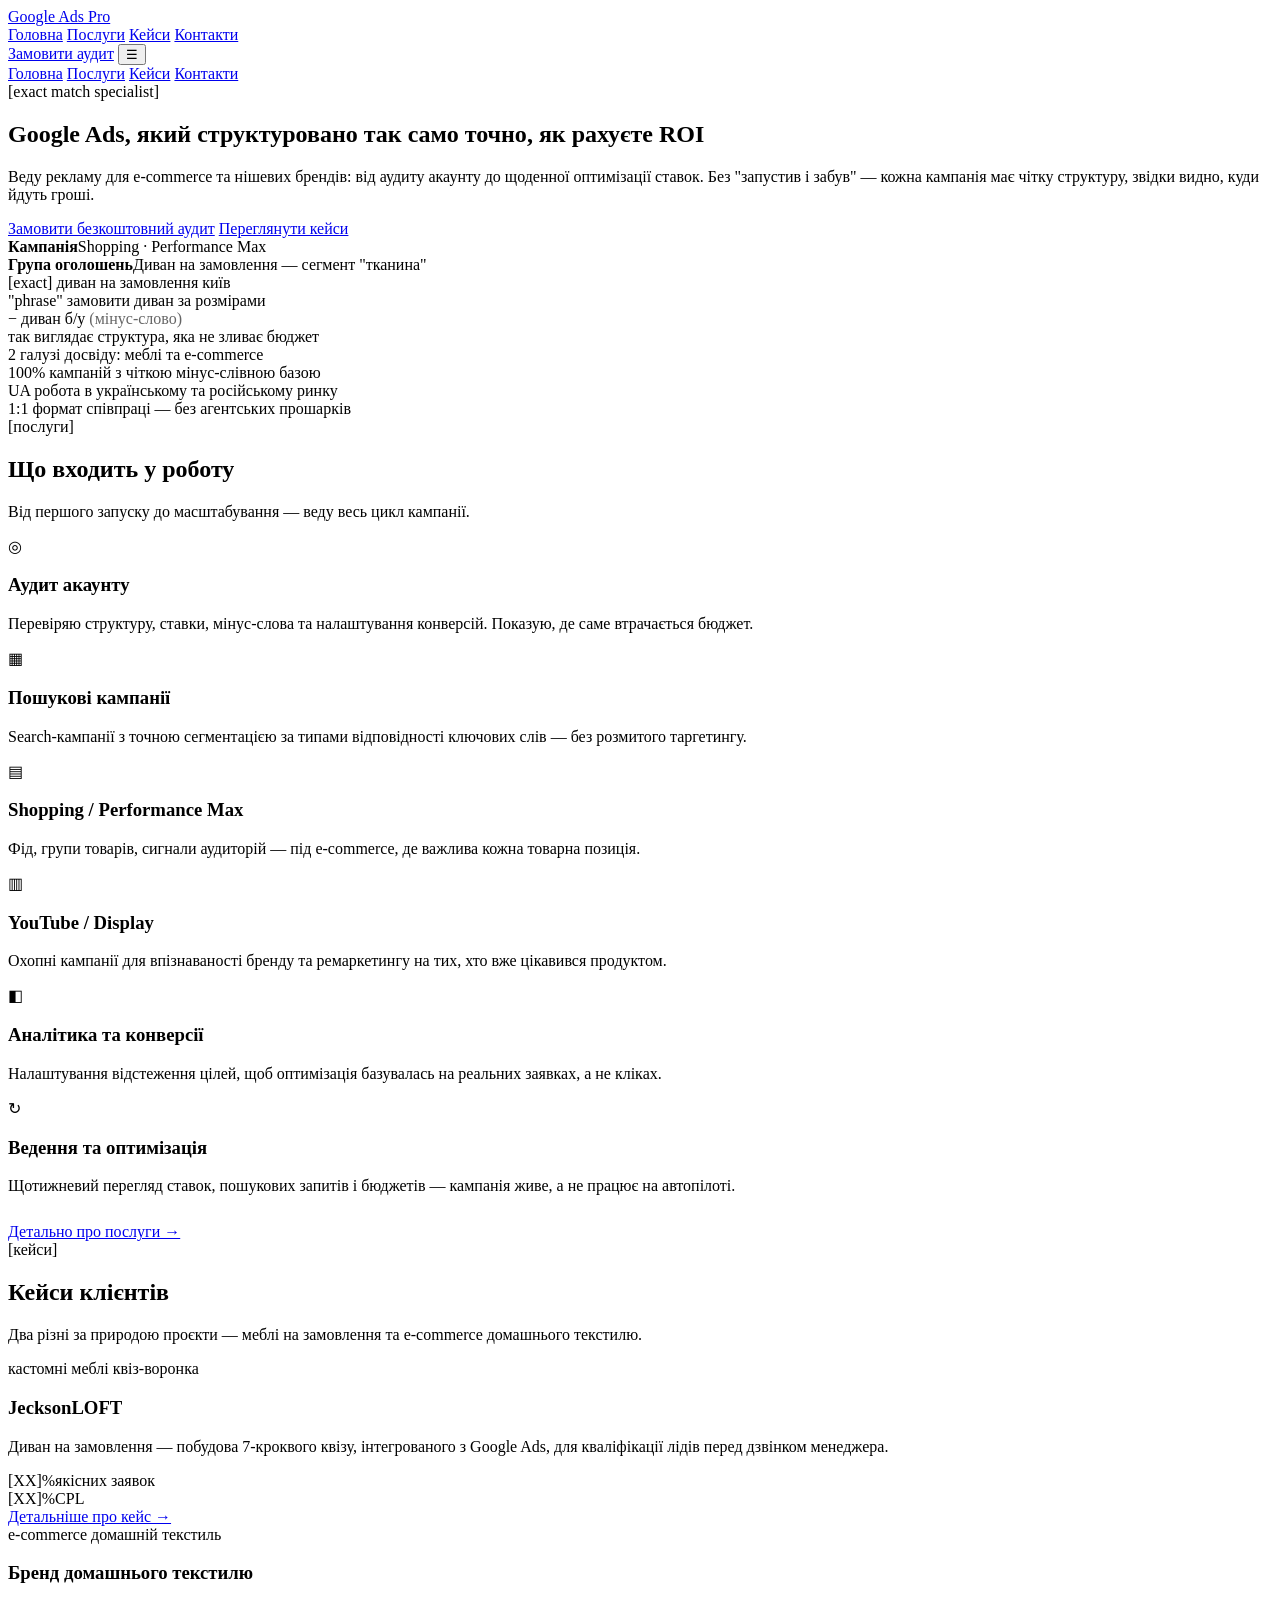
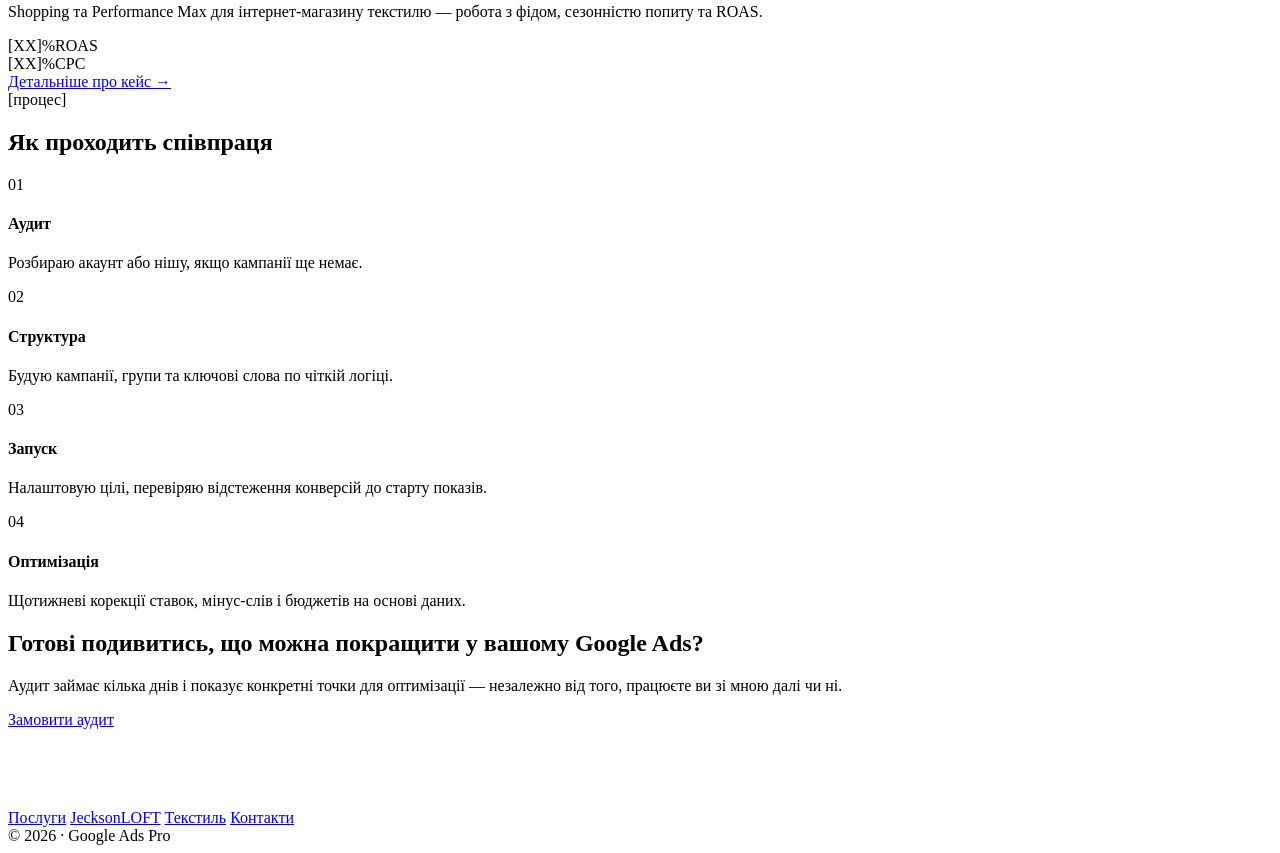
==== index.html @ 9c6a4d28 "Rename index (1).html to index.html" ====
<!DOCTYPE html>
<html lang="uk">
<head>
<meta charset="UTF-8">
<meta name="viewport" content="width=device-width, initial-scale=1.0">
<title>Google Ads під контролем — PPC-спеціаліст</title>
<meta name="description" content="Налаштування, ведення та оптимізація Google Ads для e-commerce та нішевих брендів. Кейси, послуги, аудит кампаній.">
<link rel="stylesheet" href="assets/style.css">
</head>
<body>

<header class="site-header">
  <nav class="nav">
    <a href="index.html" class="logo"><span class="dot"></span>Google Ads Pro</a>
    <div class="nav-links">
      <a href="index.html">Головна</a>
      <a href="services.html">Послуги</a>
      <a href="index.html#cases">Кейси</a>
      <a href="contact.html">Контакти</a>
    </div>
    <a href="contact.html" class="nav-cta">Замовити аудит</a>
    <button class="nav-toggle" aria-label="Меню">☰</button>
  </nav>
  <div class="mobile-panel">
    <a href="index.html">Головна</a>
    <a href="services.html">Послуги</a>
    <a href="index.html#cases">Кейси</a>
    <a href="contact.html">Контакти</a>
  </div>
</header>

<main>
  <section class="container hero">
    <div>
      <div class="eyebrow"><span class="bracket">[</span>exact match specialist<span class="bracket">]</span></div>
      <h1>Google Ads, який структуровано <span class="accent">так само точно</span>, як рахуєте ROI</h1>
      <p class="lead">Веду рекламу для e-commerce та нішевих брендів: від аудиту акаунту до щоденної оптимізації ставок. Без "запустив і забув" — кожна кампанія має чітку структуру, звідки видно, куди йдуть гроші.</p>
      <div class="hero-actions">
        <a href="contact.html" class="btn btn-primary">Замовити безкоштовний аудит</a>
        <a href="index.html#cases" class="btn btn-ghost">Переглянути кейси</a>
      </div>
    </div>

    <div class="glass tree">
      <div class="tree-row">
        <div class="tree-node campaign"><b>Кампанія</b>Shopping · Performance Max</div>
      </div>
      <div class="tree-row">
        <div class="tree-node group"><b>Група оголошень</b>Диван на замовлення — сегмент "тканина"</div>
      </div>
      <div class="tree-row">
        <div class="tree-node leaf"><span class="tag">[exact]</span> диван на замовлення київ</div>
      </div>
      <div class="tree-row">
        <div class="tree-node leaf"><span class="tag">"phrase"</span> замовити диван за розмірами</div>
      </div>
      <div class="tree-row">
        <div class="tree-node leaf"><span class="tag">−</span> диван б/у <span style="opacity:.6">(мінус-слово)</span></div>
      </div>
      <div class="tree-caption">так виглядає структура, яка не зливає бюджет</div>
    </div>
  </section>

  <section class="container">
    <div class="metrics glass">
      <div class="metric">
        <span class="num">2</span>
        <span class="label">галузі досвіду: меблі та e-commerce</span>
      </div>
      <div class="metric">
        <span class="num">100%</span>
        <span class="label">кампаній з чіткою мінус-слівною базою</span>
      </div>
      <div class="metric">
        <span class="num">UA</span>
        <span class="label">робота в українському та російському ринку</span>
      </div>
      <div class="metric">
        <span class="num">1:1</span>
        <span class="label">формат співпраці — без агентських прошарків</span>
      </div>
    </div>
  </section>

  <section class="section container">
    <div class="section-head">
      <div class="eyebrow teal"><span class="bracket">[</span>послуги<span class="bracket">]</span></div>
      <h2>Що входить у роботу</h2>
      <p>Від першого запуску до масштабування — веду весь цикл кампанії.</p>
    </div>
    <div class="grid-3">
      <div class="glass card">
        <div class="icon">◎</div>
        <h3>Аудит акаунту</h3>
        <p>Перевіряю структуру, ставки, мінус-слова та налаштування конверсій. Показую, де саме втрачається бюджет.</p>
      </div>
      <div class="glass card">
        <div class="icon">▦</div>
        <h3>Пошукові кампанії</h3>
        <p>Search-кампанії з точною сегментацією за типами відповідності ключових слів — без розмитого таргетингу.</p>
      </div>
      <div class="glass card">
        <div class="icon">▤</div>
        <h3>Shopping / Performance Max</h3>
        <p>Фід, групи товарів, сигнали аудиторій — під e-commerce, де важлива кожна товарна позиція.</p>
      </div>
      <div class="glass card">
        <div class="icon">▥</div>
        <h3>YouTube / Display</h3>
        <p>Охопні кампанії для впізнаваності бренду та ремаркетингу на тих, хто вже цікавився продуктом.</p>
      </div>
      <div class="glass card">
        <div class="icon">◧</div>
        <h3>Аналітика та конверсії</h3>
        <p>Налаштування відстеження цілей, щоб оптимізація базувалась на реальних заявках, а не кліках.</p>
      </div>
      <div class="glass card">
        <div class="icon">↻</div>
        <h3>Ведення та оптимізація</h3>
        <p>Щотижневий перегляд ставок, пошукових запитів і бюджетів — кампанія живе, а не працює на автопілоті.</p>
      </div>
    </div>
    <div style="margin-top:28px;">
      <a href="services.html" class="btn btn-ghost">Детально про послуги →</a>
    </div>
  </section>

  <section class="section container" id="cases">
    <div class="section-head">
      <div class="eyebrow"><span class="bracket">[</span>кейси<span class="bracket">]</span></div>
      <h2>Кейси клієнтів</h2>
      <p>Два різні за природою проєкти — меблі на замовлення та e-commerce домашнього текстилю.</p>
    </div>
    <div class="grid-2">
      <div class="glass case-card">
        <div class="case-top">
          <div class="case-tags">
            <span class="tag-pill">кастомні меблі</span>
            <span class="tag-pill">квіз-воронка</span>
          </div>
          <h3>JecksonLOFT</h3>
          <p>Диван на замовлення — побудова 7-кроквого квізу, інтегрованого з Google Ads, для кваліфікації лідів перед дзвінком менеджера.</p>
        </div>
        <div class="case-stats">
          <div><span class="num placeholder-num">[XX]%</span><span class="lbl">якісних заявок</span></div>
          <div><span class="num placeholder-num">[XX]%</span><span class="lbl">CPL</span></div>
        </div>
        <a href="cases/jecksonloft.html" class="more">Детальніше про кейс →</a>
      </div>

      <div class="glass case-card">
        <div class="case-top">
          <div class="case-tags">
            <span class="tag-pill">e-commerce</span>
            <span class="tag-pill">домашній текстиль</span>
          </div>
          <h3>Бренд домашнього текстилю</h3>
          <p>Shopping та Performance Max для інтернет-магазину текстилю — робота з фідом, сезонністю попиту та ROAS.</p>
        </div>
        <div class="case-stats">
          <div><span class="num placeholder-num">[XX]%</span><span class="lbl">ROAS</span></div>
          <div><span class="num placeholder-num">[XX]%</span><span class="lbl">CPC</span></div>
        </div>
        <a href="cases/textile.html" class="more">Детальніше про кейс →</a>
      </div>
    </div>
  </section>

  <section class="section container">
    <div class="section-head">
      <div class="eyebrow teal"><span class="bracket">[</span>процес<span class="bracket">]</span></div>
      <h2>Як проходить співпраця</h2>
    </div>
    <div class="steps">
      <div class="glass step">
        <div class="n">01</div>
        <h4>Аудит</h4>
        <p>Розбираю акаунт або нішу, якщо кампанії ще немає.</p>
      </div>
      <div class="glass step">
        <div class="n">02</div>
        <h4>Структура</h4>
        <p>Будую кампанії, групи та ключові слова по чіткій логіці.</p>
      </div>
      <div class="glass step">
        <div class="n">03</div>
        <h4>Запуск</h4>
        <p>Налаштовую цілі, перевіряю відстеження конверсій до старту показів.</p>
      </div>
      <div class="glass step">
        <div class="n">04</div>
        <h4>Оптимізація</h4>
        <p>Щотижневі корекції ставок, мінус-слів і бюджетів на основі даних.</p>
      </div>
    </div>
  </section>

  <section class="container" style="padding-bottom:80px;">
    <div class="glass cta-banner">
      <h2>Готові подивитись, що можна покращити у вашому Google Ads?</h2>
      <p>Аудит займає кілька днів і показує конкретні точки для оптимізації — незалежно від того, працюєте ви зі мною далі чи ні.</p>
      <div class="hero-actions">
        <a href="contact.html" class="btn btn-primary">Замовити аудит</a>
      </div>
    </div>
  </section>
</main>

<footer class="site-footer">
  <div class="container footer-row">
    <div class="footer-links">
      <a href="services.html">Послуги</a>
      <a href="cases/jecksonloft.html">JecksonLOFT</a>
      <a href="cases/textile.html">Текстиль</a>
      <a href="contact.html">Контакти</a>
    </div>
    <div class="footer-copy">© 2026 · Google Ads Pro</div>
  </div>
</footer>

<script src="assets/main.js"></script>
</body>
</html>
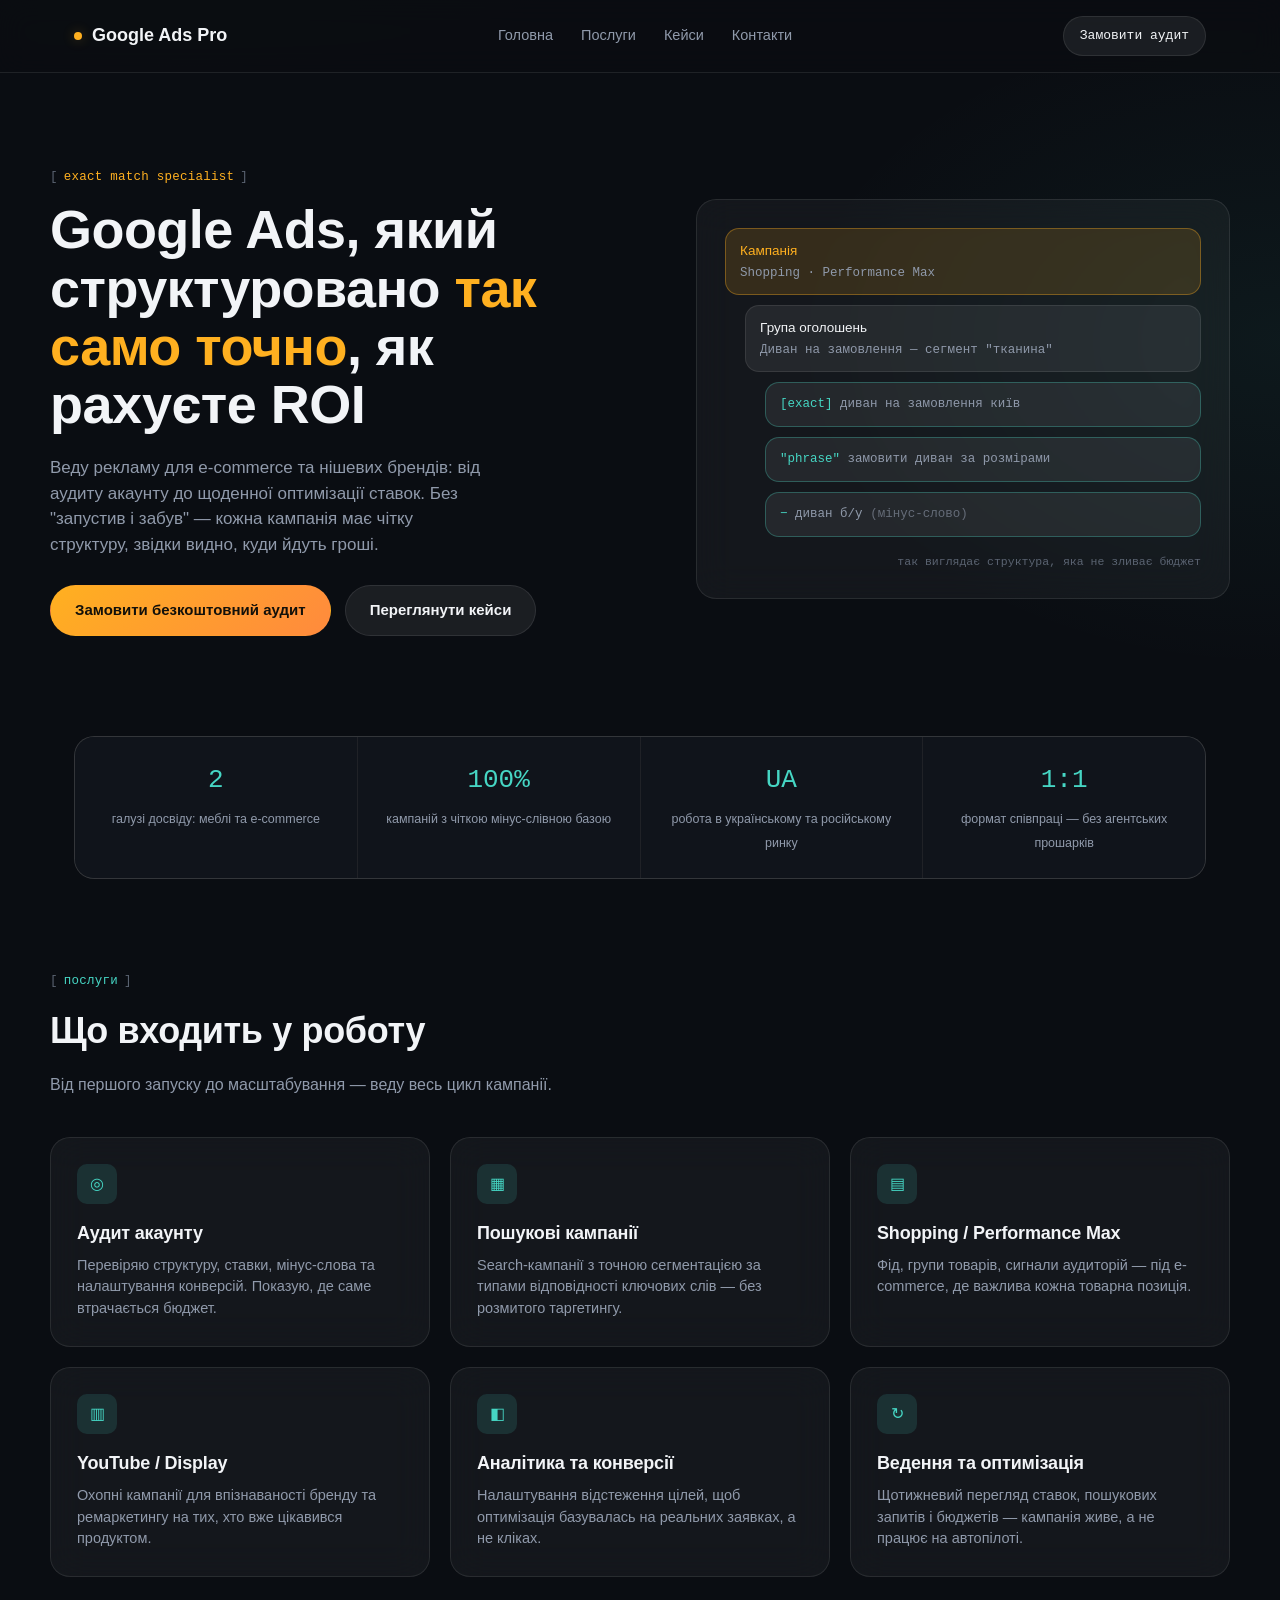
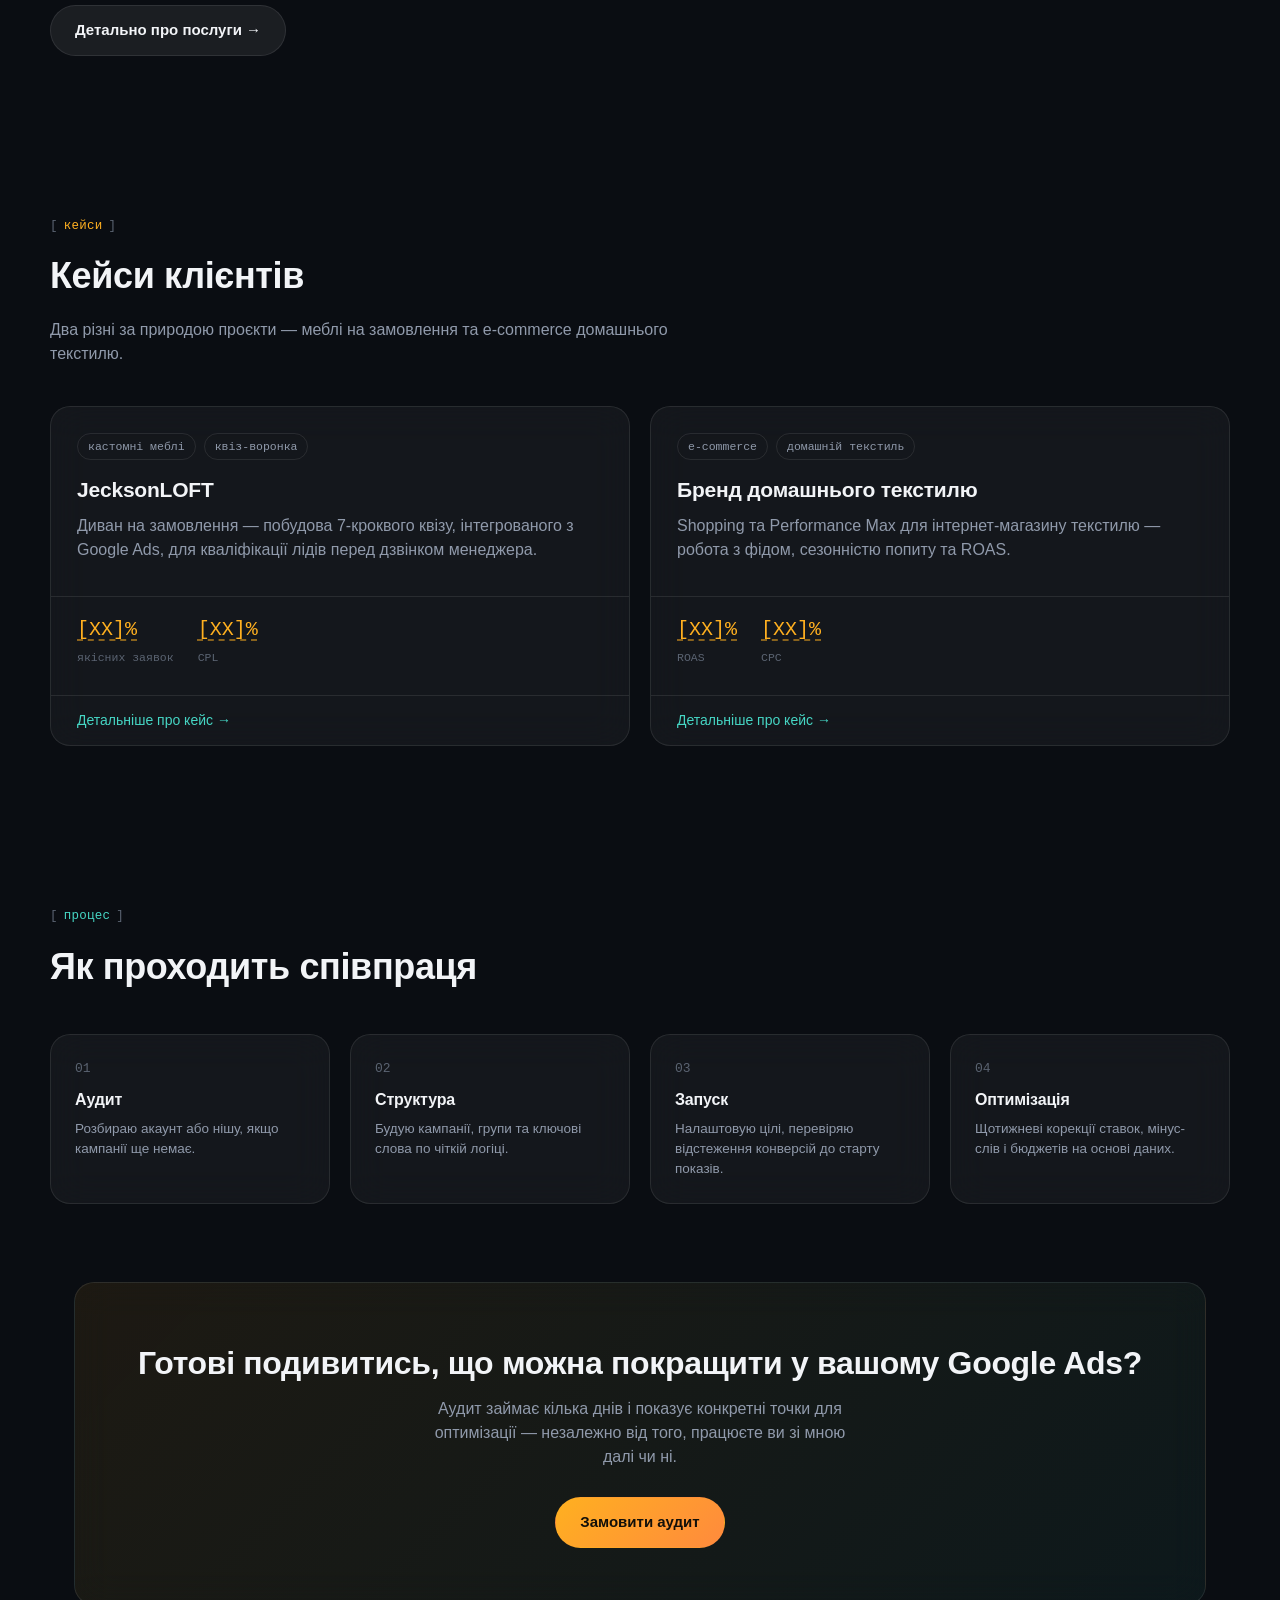
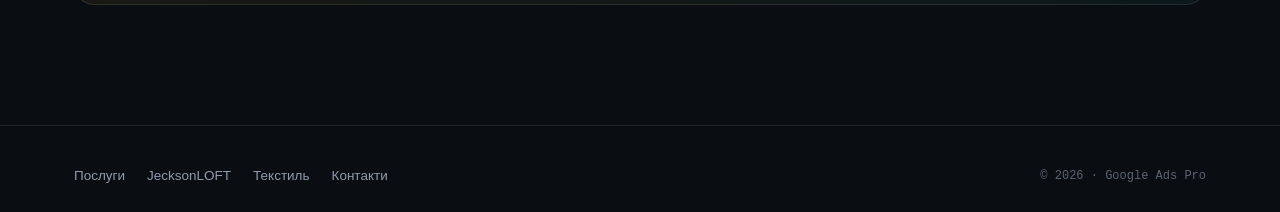
==== commit 2c3ae509: "Update index.html" ====
--- a/index.html
+++ b/index.html
@@ -5,7 +5,7 @@
 <meta name="viewport" content="width=device-width, initial-scale=1.0">
 <title>Google Ads під контролем — PPC-спеціаліст</title>
 <meta name="description" content="Налаштування, ведення та оптимізація Google Ads для e-commerce та нішевих брендів. Кейси, послуги, аудит кампаній.">
-<link rel="stylesheet" href="assets/style.css">
+<link rel="stylesheet" href="style.css">
 </head>
 <body>
 
--- a/style.css
+++ b/style.css
@@ -0,0 +1,418 @@
+/* ============================================================
+   PPC / Google Ads specialist site — design tokens
+   Palette: near-black charcoal-navy base, glass panels,
+   amber = bid/auction energy, teal = conversion growth
+   ============================================================ */
+
+@import url('https://fonts.googleapis.com/css2?family=Space+Grotesk:wght@400;500;600;700&family=Inter:wght@400;500;600&family=IBM+Plex+Mono:wght@400;500&display=swap');
+
+:root{
+  --bg: #0A0D12;
+  --bg-elevated: #10141B;
+  --bg-elevated-2: #151A22;
+
+  --glass-bg: rgba(255,255,255,0.045);
+  --glass-bg-strong: rgba(255,255,255,0.07);
+  --glass-border: rgba(255,255,255,0.09);
+  --glass-border-hover: rgba(255,255,255,0.18);
+
+  --amber: #FFB020;
+  --amber-dim: rgba(255,176,32,0.14);
+  --teal: #46D6C4;
+  --teal-dim: rgba(70,214,196,0.14);
+
+  --text-primary: #F2F4F7;
+  --text-muted: #909AAB;
+  --text-faint: #5B6472;
+
+  --radius-lg: 20px;
+  --radius-md: 14px;
+  --radius-sm: 8px;
+
+  --display: 'Space Grotesk', sans-serif;
+  --body: 'Inter', sans-serif;
+  --mono: 'IBM Plex Mono', monospace;
+
+  --max-w: 1180px;
+}
+
+*, *::before, *::after{ box-sizing: border-box; }
+
+html{ scroll-behavior: smooth; }
+
+body{
+  margin:0;
+  background: radial-gradient(1100px 700px at 15% -10%, rgba(255,176,32,0.07), transparent 60%),
+              radial-gradient(900px 600px at 100% 10%, rgba(70,214,196,0.06), transparent 55%),
+              var(--bg);
+  color: var(--text-primary);
+  font-family: var(--body);
+  line-height: 1.5;
+  -webkit-font-smoothing: antialiased;
+}
+
+img, svg{ max-width: 100%; display:block; }
+
+a{ color: inherit; text-decoration: none; }
+
+h1,h2,h3,h4{
+  font-family: var(--display);
+  margin: 0 0 0.4em;
+  letter-spacing: -0.01em;
+  font-weight: 600;
+}
+
+p{ margin: 0 0 1em; color: var(--text-muted); }
+
+.container{
+  max-width: var(--max-w);
+  margin: 0 auto;
+  padding: 0 24px;
+}
+
+/* ---------- eyebrow: keyword-match-type inspired label system ---------- */
+.eyebrow{
+  display:inline-flex;
+  align-items:center;
+  gap:6px;
+  font-family: var(--mono);
+  font-size: 12.5px;
+  letter-spacing: 0.02em;
+  color: var(--amber);
+  margin-bottom: 14px;
+  text-transform: none;
+}
+.eyebrow.teal{ color: var(--teal); }
+.eyebrow .bracket{ color: var(--text-faint); }
+
+/* ---------- glass surface ---------- */
+.glass{
+  background: var(--glass-bg);
+  border: 1px solid var(--glass-border);
+  border-radius: var(--radius-lg);
+  backdrop-filter: blur(18px);
+  -webkit-backdrop-filter: blur(18px);
+  transition: border-color .25s ease, transform .25s ease, background .25s ease;
+}
+.glass:hover{ border-color: var(--glass-border-hover); }
+
+/* ============================================================
+   NAV
+   ============================================================ */
+.site-header{
+  position: sticky; top:0; z-index: 50;
+  backdrop-filter: blur(14px);
+  -webkit-backdrop-filter: blur(14px);
+  background: rgba(10,13,18,0.7);
+  border-bottom: 1px solid var(--glass-border);
+}
+.nav{
+  display:flex; align-items:center; justify-content:space-between;
+  padding: 16px 24px;
+  max-width: var(--max-w);
+  margin: 0 auto;
+}
+.logo{
+  font-family: var(--display);
+  font-weight: 700;
+  font-size: 18px;
+  display:flex; align-items:center; gap:10px;
+}
+.logo .dot{
+  width:8px; height:8px; border-radius: 50%;
+  background: var(--amber);
+  box-shadow: 0 0 12px 2px var(--amber-dim);
+}
+.nav-links{
+  display:flex; gap: 28px; align-items:center;
+  font-size: 14.5px;
+  color: var(--text-muted);
+}
+.nav-links a:hover{ color: var(--text-primary); }
+.nav-cta{
+  font-family: var(--mono);
+  font-size: 13px;
+  padding: 9px 16px;
+  border-radius: 999px;
+  border: 1px solid var(--glass-border);
+  background: var(--glass-bg-strong);
+  color: var(--text-primary) !important;
+}
+.nav-cta:hover{ border-color: var(--amber); }
+.nav-toggle{
+  display:none; background:none; border:1px solid var(--glass-border);
+  border-radius: 8px; width: 38px; height:38px; color: var(--text-primary);
+  cursor:pointer; font-size: 16px;
+}
+.mobile-panel{
+  display:none; flex-direction:column; gap:2px;
+  padding: 10px 24px 20px;
+  border-top: 1px solid var(--glass-border);
+}
+.mobile-panel.open{ display:flex; }
+.mobile-panel a{ padding: 12px 4px; font-size: 15px; color: var(--text-muted); border-bottom: 1px solid rgba(255,255,255,0.04); }
+.mobile-panel a:hover{ color: var(--text-primary); }
+
+/* ============================================================
+   BUTTONS
+   ============================================================ */
+.btn{
+  display:inline-flex; align-items:center; gap:10px;
+  font-family: var(--body); font-weight:600; font-size: 15px;
+  padding: 13px 24px;
+  border-radius: 999px;
+  border: 1px solid transparent;
+  cursor:pointer;
+}
+.btn-primary{
+  background: linear-gradient(135deg, var(--amber), #FF8A3D);
+  color: #12100A;
+}
+.btn-primary:hover{ filter: brightness(1.08); }
+.btn-ghost{
+  background: var(--glass-bg-strong);
+  border-color: var(--glass-border);
+  color: var(--text-primary);
+}
+.btn-ghost:hover{ border-color: var(--glass-border-hover); }
+
+/* ============================================================
+   HERO + campaign-tree signature element
+   ============================================================ */
+.hero{
+  padding: 90px 0 60px;
+  display:grid; grid-template-columns: 1.05fr 0.95fr; gap: 56px;
+  align-items:center;
+}
+.hero h1{
+  font-size: clamp(34px, 4.4vw, 54px);
+  line-height: 1.08;
+}
+.hero h1 .accent{ color: var(--amber); }
+.hero .lead{ font-size: 17px; max-width: 46ch; }
+.hero-actions{ display:flex; gap:14px; margin-top: 28px; flex-wrap:wrap; }
+
+.tree{
+  padding: 28px;
+  position: relative;
+}
+.tree-row{
+  display:flex; align-items:stretch; gap: 10px;
+  margin-bottom: 10px;
+}
+.tree-node{
+  flex:1;
+  padding: 12px 14px;
+  border-radius: var(--radius-md);
+  background: var(--glass-bg-strong);
+  border: 1px solid var(--glass-border);
+  font-family: var(--mono);
+  font-size: 12.5px;
+  color: var(--text-muted);
+  opacity:0; transform: translateY(6px);
+  animation: node-in .5s ease forwards;
+}
+.tree-node b{ color: var(--text-primary); font-weight:500; display:block; font-family: var(--body); font-size: 13.5px; margin-bottom:2px;}
+.tree-node.campaign{ border-color: rgba(255,176,32,0.35); background: var(--amber-dim); }
+.tree-node.campaign b{ color: var(--amber); }
+.tree-node.group{ margin-left: 20px; }
+.tree-node.leaf{ margin-left: 40px; border-color: rgba(70,214,196,0.3); }
+.tree-node.leaf .tag{ color: var(--teal); }
+
+@keyframes node-in{ to{ opacity:1; transform: translateY(0); } }
+.tree-node:nth-child(1){ animation-delay: .05s; }
+
+.tree-caption{
+  font-family: var(--mono); font-size: 11.5px; color: var(--text-faint);
+  margin-top: 16px; text-align:right;
+}
+
+@media (prefers-reduced-motion: reduce){
+  .tree-node{ animation: none; opacity:1; transform:none; }
+}
+
+/* ============================================================
+   METRICS STRIP
+   ============================================================ */
+.metrics{
+  display:grid; grid-template-columns: repeat(4,1fr); gap: 1px;
+  background: var(--glass-border);
+  border: 1px solid var(--glass-border);
+  border-radius: var(--radius-lg);
+  overflow:hidden;
+  margin: 40px 0 10px;
+}
+.metric{
+  background: var(--bg-elevated);
+  padding: 24px 20px;
+  text-align:center;
+}
+.metric .num{
+  font-family: var(--mono); font-size: 26px; color: var(--teal); font-weight:500;
+  display:block; margin-bottom: 6px;
+}
+.metric .label{ font-size: 12.5px; color: var(--text-muted); }
+
+/* ============================================================
+   SECTIONS
+   ============================================================ */
+.section{ padding: 78px 0; }
+.section-head{ max-width: 640px; margin-bottom: 40px; }
+.section-head h2{ font-size: clamp(26px,3vw,36px); }
+
+.grid-3{ display:grid; grid-template-columns: repeat(3,1fr); gap: 20px; }
+.grid-2{ display:grid; grid-template-columns: repeat(2,1fr); gap: 20px; }
+
+.card{ padding: 26px; }
+.card .icon{
+  width:40px; height:40px; border-radius: 10px;
+  display:flex; align-items:center; justify-content:center;
+  background: var(--teal-dim); color: var(--teal);
+  margin-bottom: 16px;
+}
+.card h3{ font-size: 18px; margin-bottom: 8px; }
+.card p{ font-size: 14.5px; margin-bottom: 0; }
+
+/* case preview cards */
+.case-card{
+  padding: 0; overflow:hidden;
+  display:grid; grid-template-columns: 1fr;
+}
+.case-card .case-top{
+  padding: 26px 26px 0;
+}
+.case-card .case-tags{ display:flex; gap:8px; margin-bottom:14px; flex-wrap:wrap; }
+.tag-pill{
+  font-family: var(--mono); font-size: 11.5px;
+  padding: 4px 10px; border-radius: 999px;
+  border: 1px solid var(--glass-border);
+  color: var(--text-muted);
+}
+.case-card h3{ font-size: 21px; }
+.case-stats{
+  display:flex; gap: 24px;
+  padding: 18px 26px 26px;
+  border-top: 1px solid var(--glass-border);
+  margin-top: 18px;
+}
+.case-stats div{ font-family: var(--mono); }
+.case-stats .num{ color: var(--amber); font-size: 20px; display:block; }
+.case-stats .lbl{ color: var(--text-faint); font-size: 11.5px; }
+.case-card a.more{
+  display:block; padding: 14px 26px; font-size: 14px;
+  color: var(--teal); border-top: 1px solid var(--glass-border);
+}
+.case-card a.more:hover{ background: rgba(255,255,255,0.02); }
+
+/* process steps */
+.steps{ display:grid; grid-template-columns: repeat(4,1fr); gap: 20px; }
+.step{ padding: 24px; }
+.step .n{ font-family: var(--mono); color: var(--text-faint); font-size: 13px; margin-bottom:10px; }
+.step h4{ font-size: 16px; }
+.step p{ font-size: 13.5px; margin:0; }
+
+/* CTA banner */
+.cta-banner{
+  padding: 56px; text-align:center;
+  background: linear-gradient(135deg, rgba(255,176,32,0.08), rgba(70,214,196,0.06));
+}
+.cta-banner h2{ font-size: clamp(24px,3vw,32px); margin-bottom: 10px; }
+.cta-banner p{ max-width: 50ch; margin: 0 auto 26px; }
+.cta-banner .hero-actions{ justify-content:center; }
+
+/* ============================================================
+   FORM
+   ============================================================ */
+.form-wrap{ padding: 34px; max-width: 520px; }
+.field{ margin-bottom: 18px; }
+.field label{
+  display:block; font-size: 13px; font-family: var(--mono);
+  color: var(--text-muted); margin-bottom: 8px;
+}
+.field input, .field textarea, .field select{
+  width:100%; padding: 12px 14px;
+  background: rgba(255,255,255,0.03);
+  border: 1px solid var(--glass-border);
+  border-radius: var(--radius-sm);
+  color: var(--text-primary);
+  font-family: var(--body); font-size: 14.5px;
+}
+.field input:focus, .field textarea:focus, .field select:focus{
+  outline: none; border-color: var(--teal);
+}
+.field textarea{ resize: vertical; min-height: 90px; }
+.radio-row{ display:flex; gap: 16px; flex-wrap:wrap; }
+.radio-opt{
+  display:flex; align-items:center; gap:8px;
+  font-size: 13.5px; color: var(--text-muted);
+  border:1px solid var(--glass-border); padding:9px 14px; border-radius:999px;
+  cursor:pointer;
+}
+.radio-opt input{ accent-color: var(--amber); width:auto; }
+.form-note{ font-size: 12.5px; color: var(--text-faint); margin-top: 4px; }
+.form-success{
+  display:none; padding: 18px; border-radius: var(--radius-md);
+  background: var(--teal-dim); border: 1px solid rgba(70,214,196,0.35);
+  color: var(--teal); font-size: 14px; margin-top: 16px;
+}
+.form-success.show{ display:block; }
+
+/* ============================================================
+   FOOTER
+   ============================================================ */
+.site-footer{
+  border-top: 1px solid var(--glass-border);
+  padding: 40px 0 30px;
+  margin-top: 40px;
+}
+.footer-row{ display:flex; justify-content:space-between; align-items:center; flex-wrap:wrap; gap: 16px; }
+.footer-links{ display:flex; gap: 22px; font-size: 13.5px; color: var(--text-muted); }
+.footer-links a:hover{ color: var(--text-primary); }
+.footer-copy{ font-family: var(--mono); font-size: 12px; color: var(--text-faint); }
+
+/* ============================================================
+   CASE STUDY PAGE
+   ============================================================ */
+.case-hero{ padding: 60px 0 40px; }
+.case-hero .case-tags{ margin-bottom: 18px; }
+.case-hero h1{ font-size: clamp(28px,4vw,42px); }
+.case-meta{ display:flex; gap: 30px; margin-top: 28px; flex-wrap:wrap; }
+.case-meta div{ font-family: var(--mono); }
+.case-meta .num{ color: var(--amber); font-size: 22px; display:block; }
+.case-meta .lbl{ color: var(--text-faint); font-size: 11.5px; }
+
+.case-block{ padding: 60px 0; border-top: 1px solid var(--glass-border); }
+.case-block h2{ font-size: 24px; }
+.case-block .two-col{ display:grid; grid-template-columns: 1fr 1fr; gap: 40px; align-items:start; }
+
+.quote-box{
+  padding: 28px; font-family: var(--display); font-size: 19px;
+  color: var(--text-primary); font-weight: 500; line-height:1.4;
+}
+.quote-box .who{ font-family: var(--mono); font-size: 12.5px; color: var(--text-faint); margin-top: 14px; }
+
+.placeholder-num{ text-decoration: underline dashed rgba(255,176,32,0.5); text-underline-offset: 4px; }
+
+.placeholder-note{
+  font-family: var(--mono); font-size: 12px; color: var(--amber);
+  background: var(--amber-dim); border: 1px dashed rgba(255,176,32,0.4);
+  padding: 8px 12px; border-radius: 8px; display:inline-block; margin-bottom: 10px;
+}
+
+/* ============================================================
+   RESPONSIVE
+   ============================================================ */
+@media (max-width: 920px){
+  .hero{ grid-template-columns: 1fr; }
+  .grid-3{ grid-template-columns: 1fr 1fr; }
+  .metrics{ grid-template-columns: 1fr 1fr; }
+  .steps{ grid-template-columns: 1fr 1fr; }
+  .case-block .two-col{ grid-template-columns: 1fr; }
+}
+@media (max-width: 640px){
+  .nav-links{ display:none; }
+  .nav-toggle{ display:block; }
+  .grid-3, .grid-2, .metrics, .steps{ grid-template-columns: 1fr; }
+  .hero{ padding-top: 50px; }
+  .case-meta{ gap: 18px; }
+}
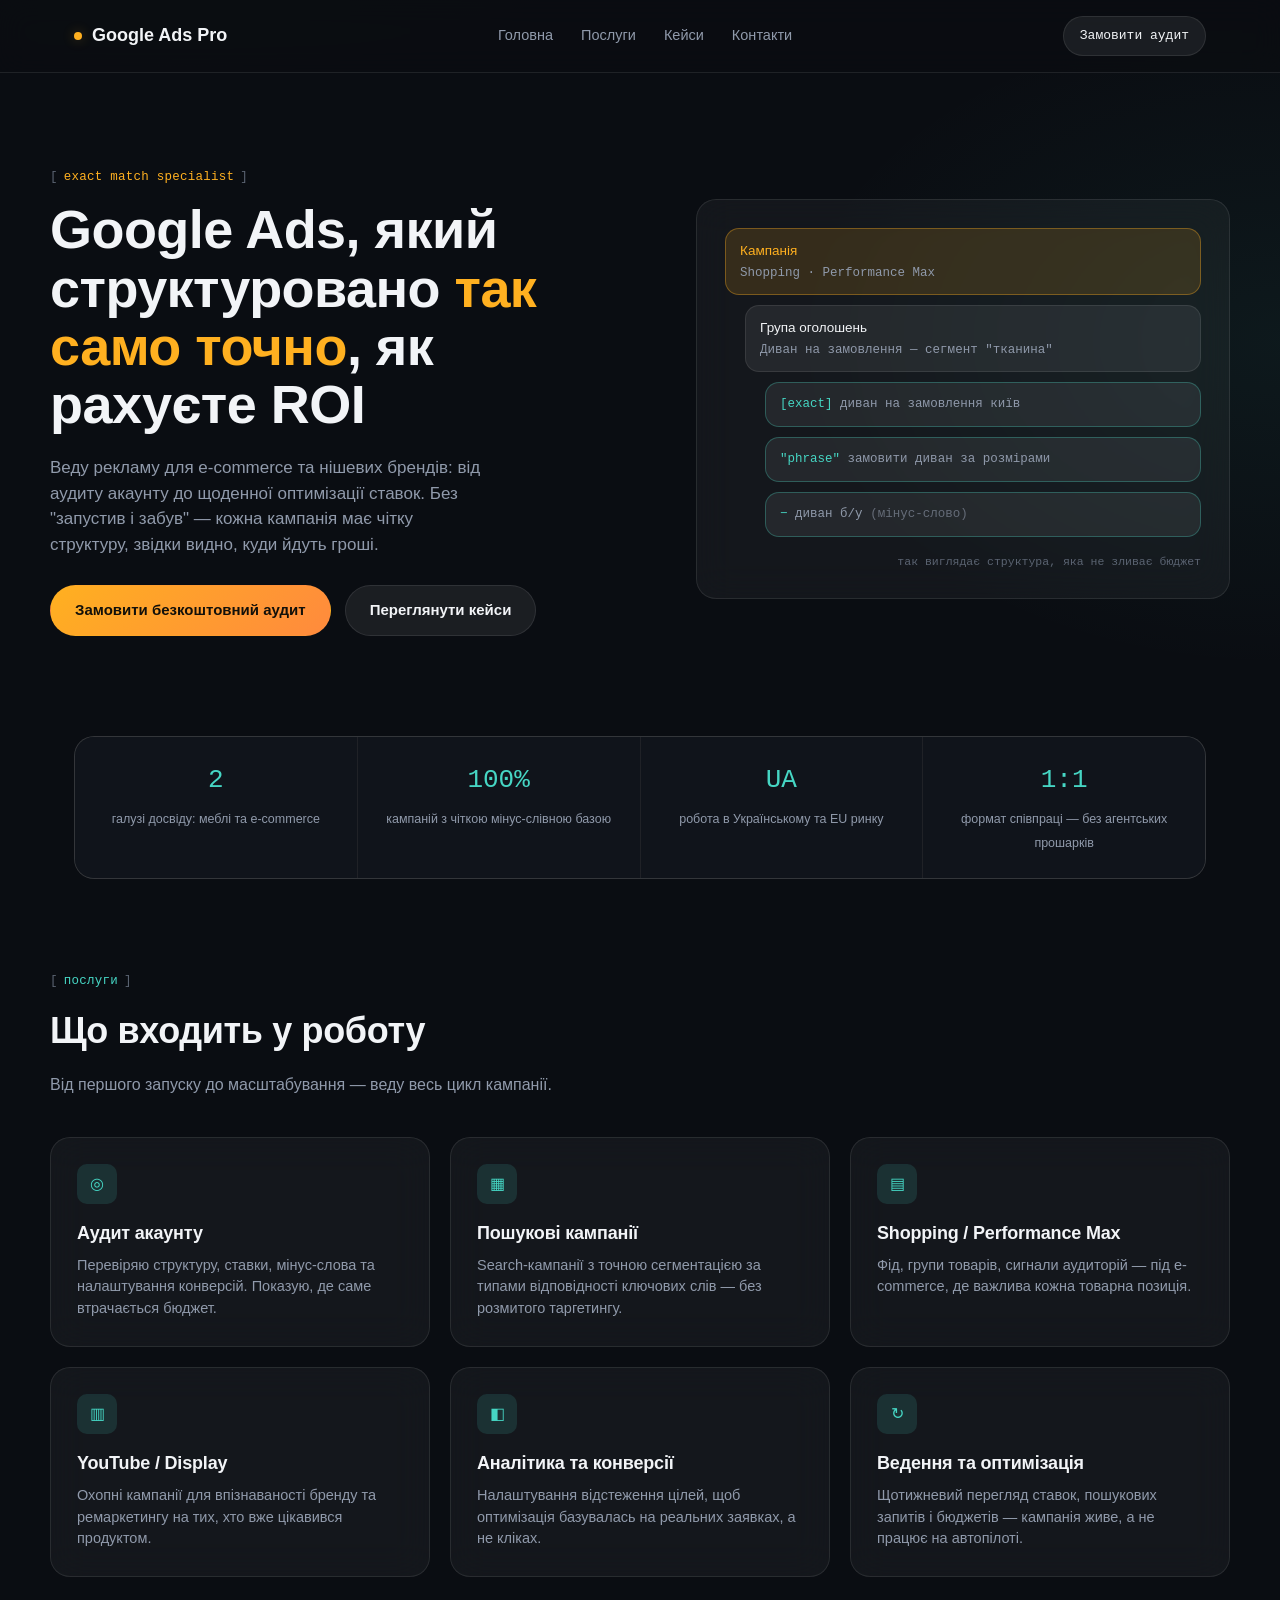
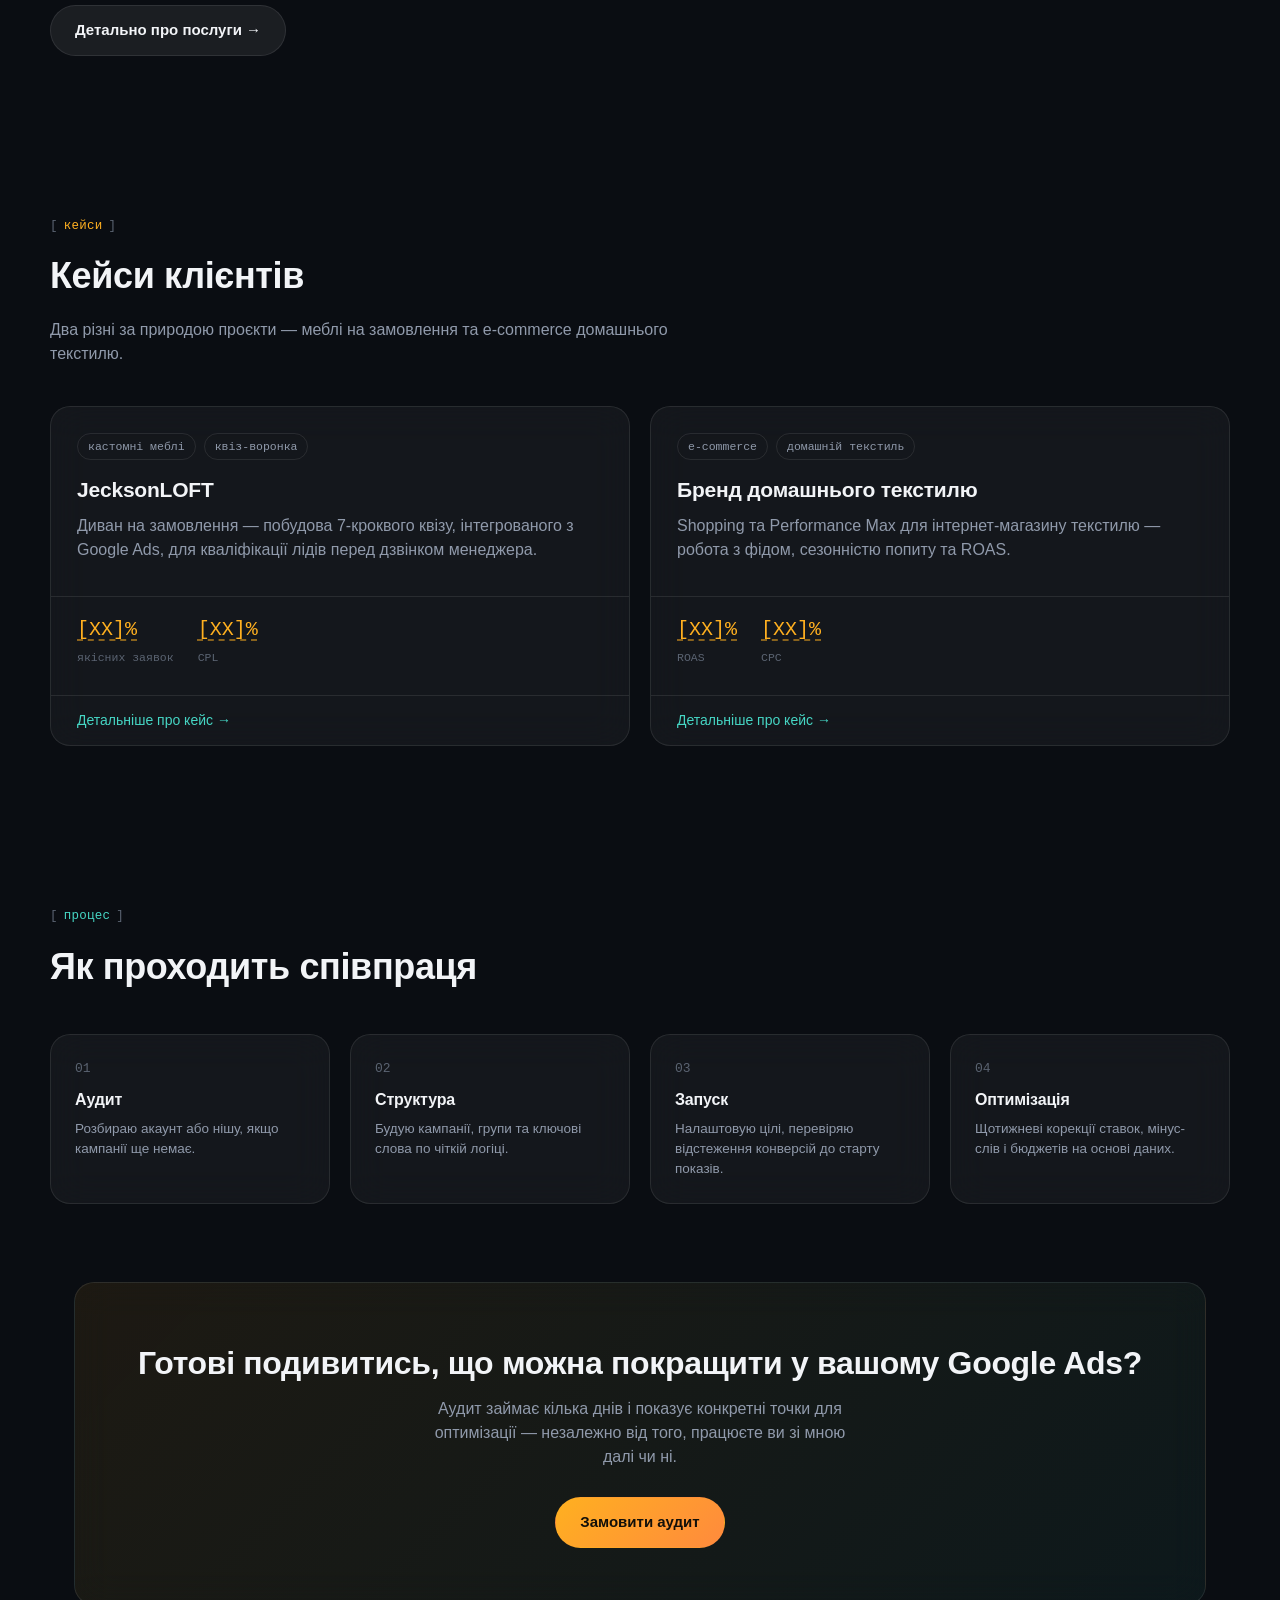
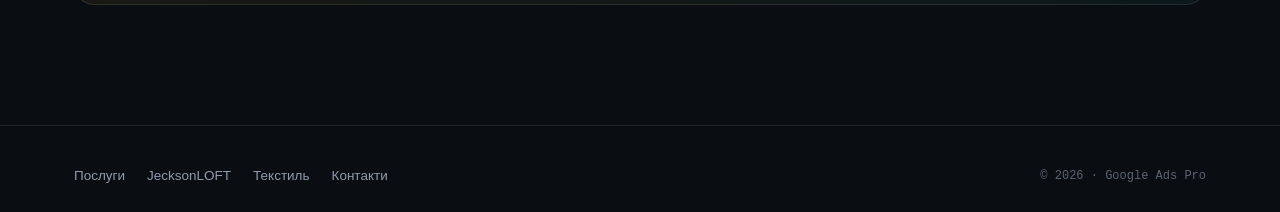
==== commit 41567f1f: "Update index.html" ====
--- a/index.html
+++ b/index.html
@@ -73,7 +73,7 @@
       </div>
       <div class="metric">
         <span class="num">UA</span>
-        <span class="label">робота в українському та російському ринку</span>
+        <span class="label">робота в Українському та EU ринку</span>
       </div>
       <div class="metric">
         <span class="num">1:1</span>
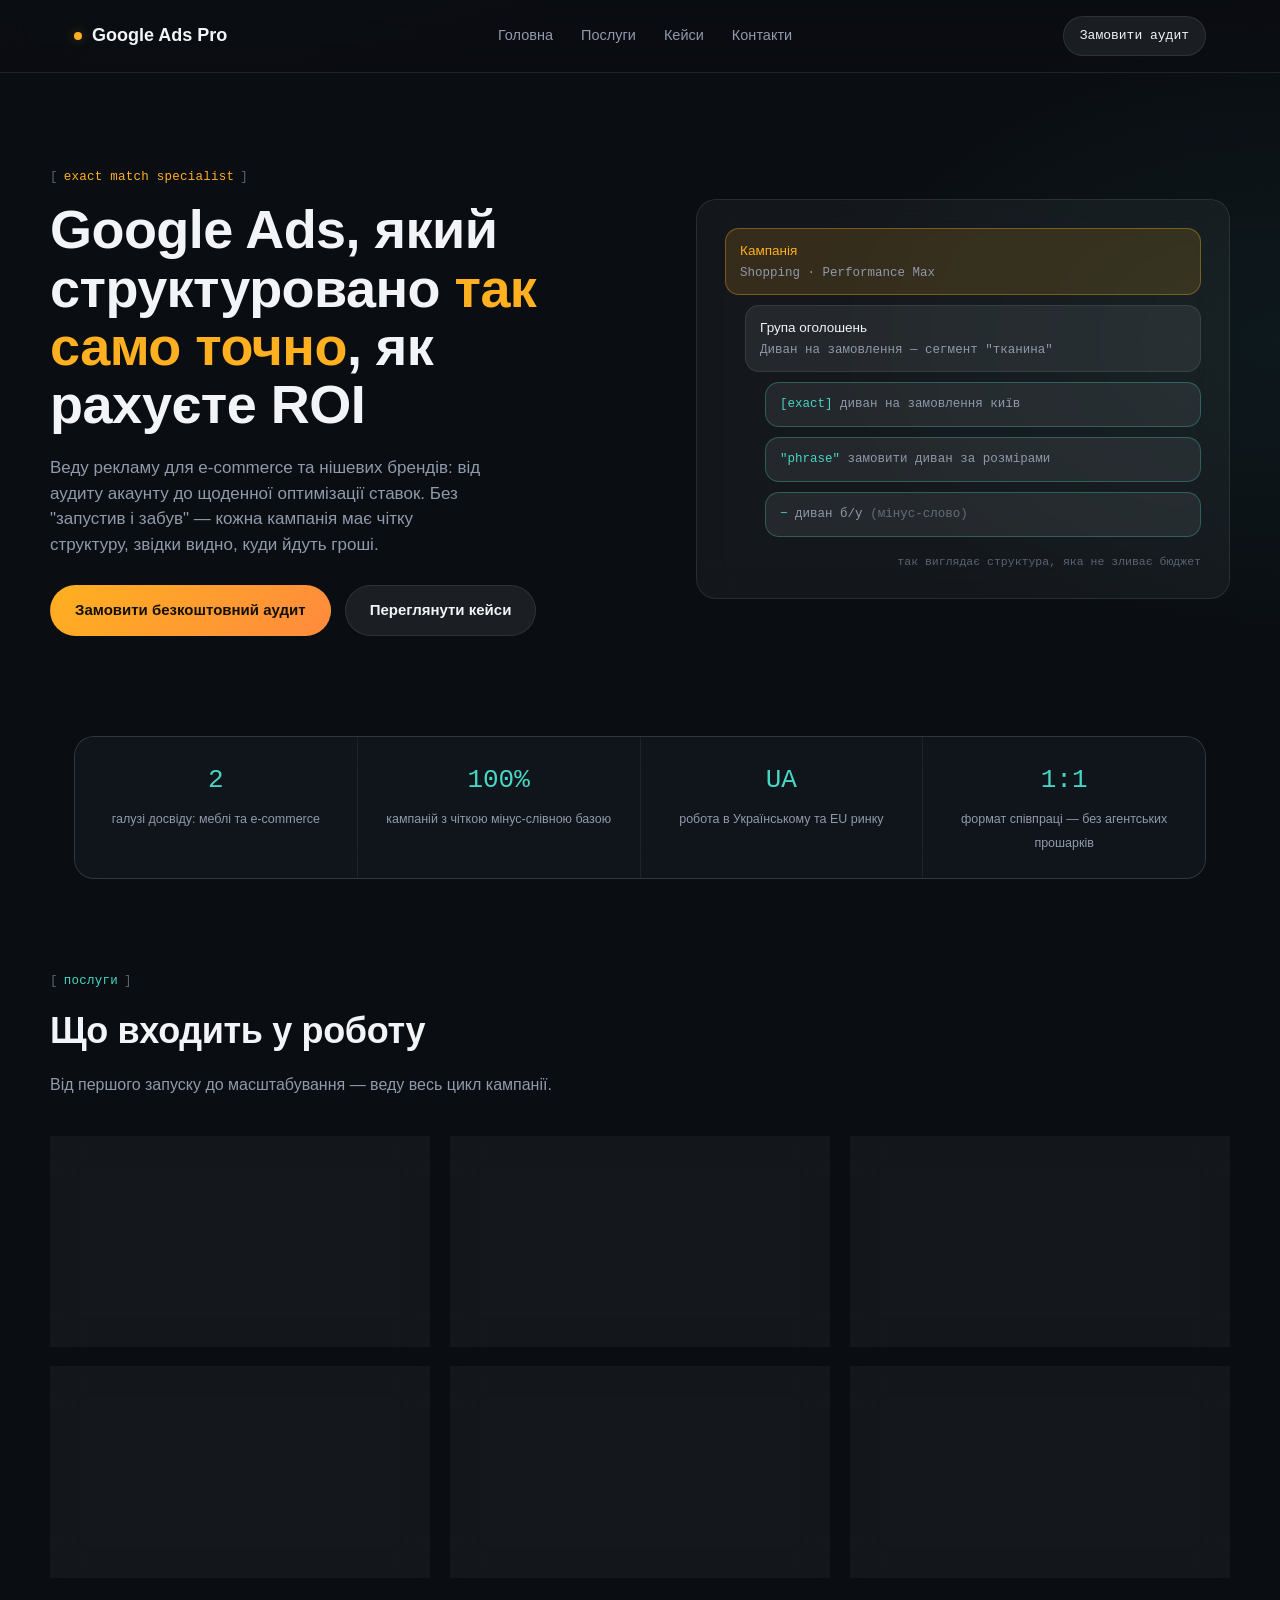
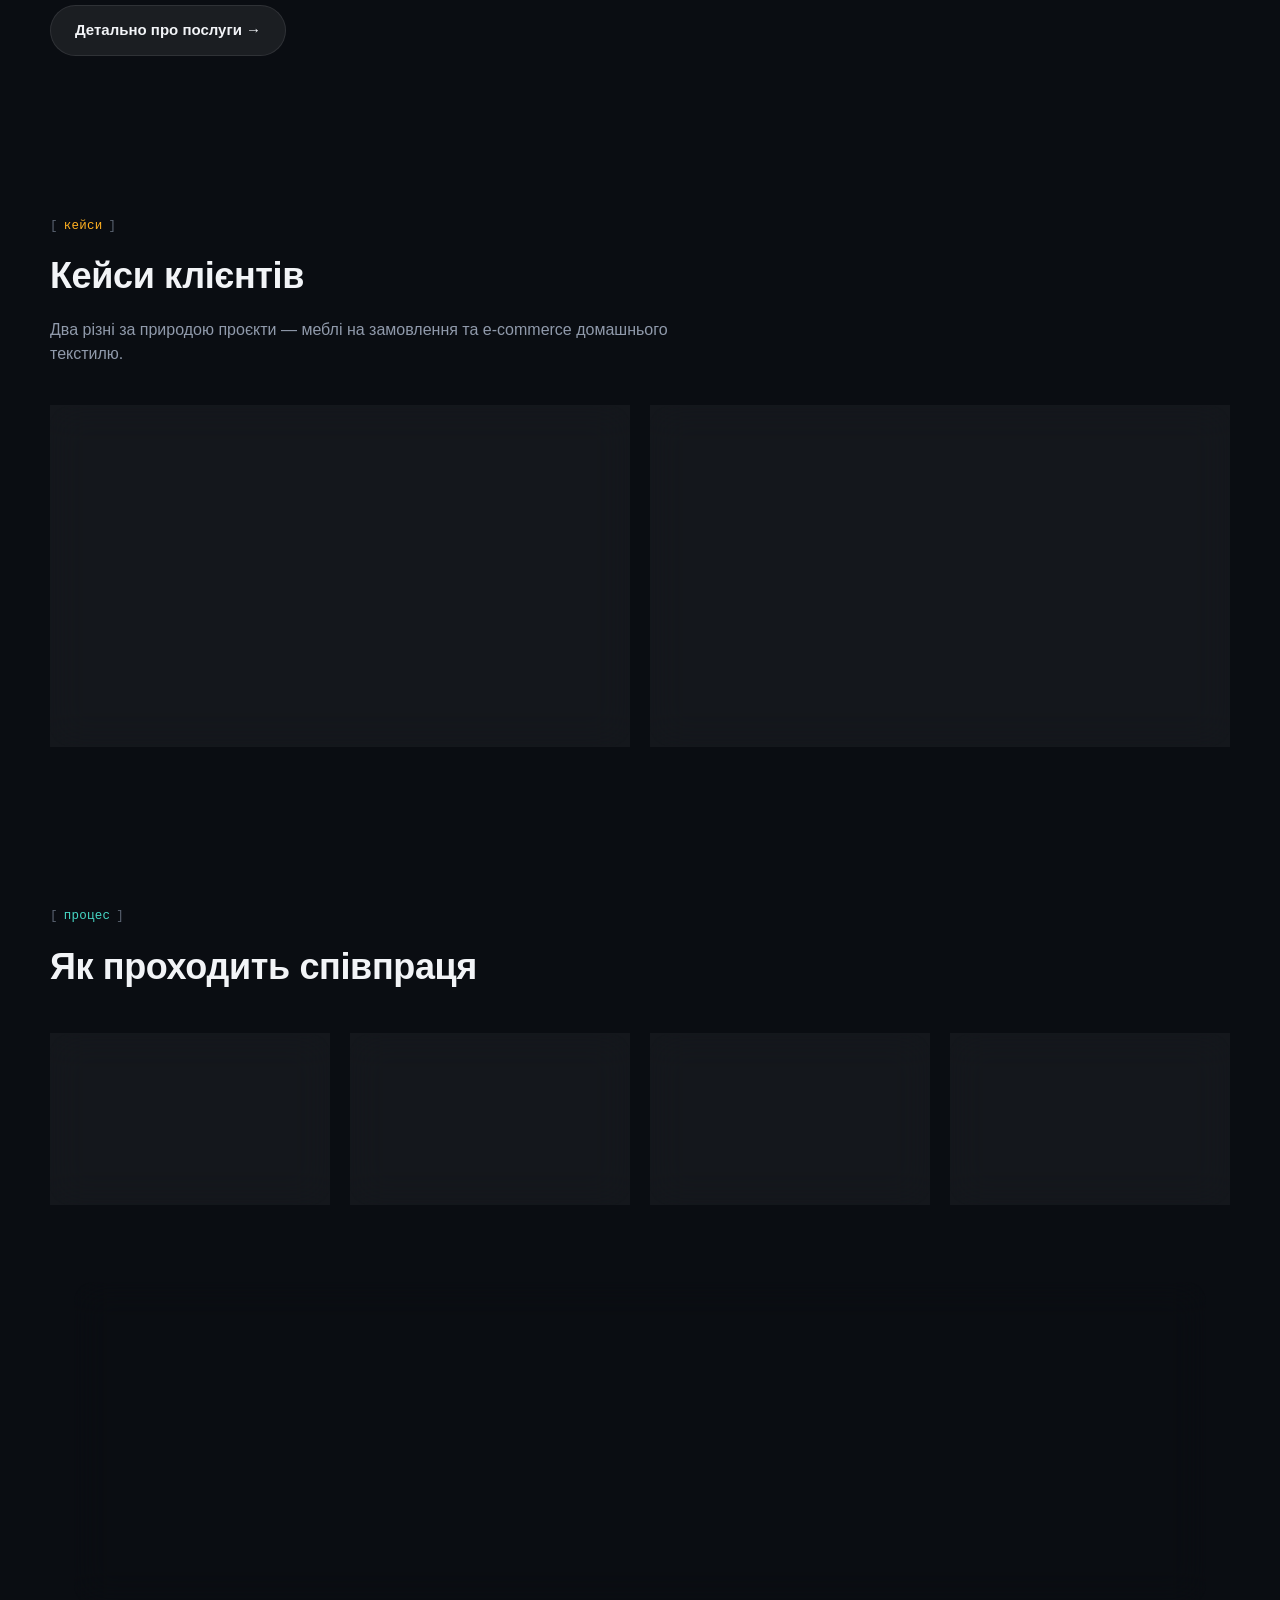
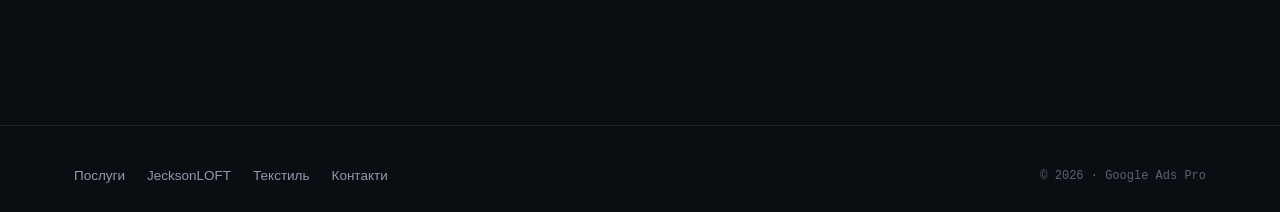
==== commit cd4dd5d4: "Update index.html" ====
--- a/index.html
+++ b/index.html
@@ -3,7 +3,7 @@
 <head>
 <meta charset="UTF-8">
 <meta name="viewport" content="width=device-width, initial-scale=1.0">
-<title>Google Ads під контролем — PPC-спеціаліст</title>
+<title>Налаштування Google Ads під ключ</title>
 <meta name="description" content="Налаштування, ведення та оптимізація Google Ads для e-commerce та нішевих брендів. Кейси, послуги, аудит кампаній.">
 <link rel="stylesheet" href="style.css">
 </head>
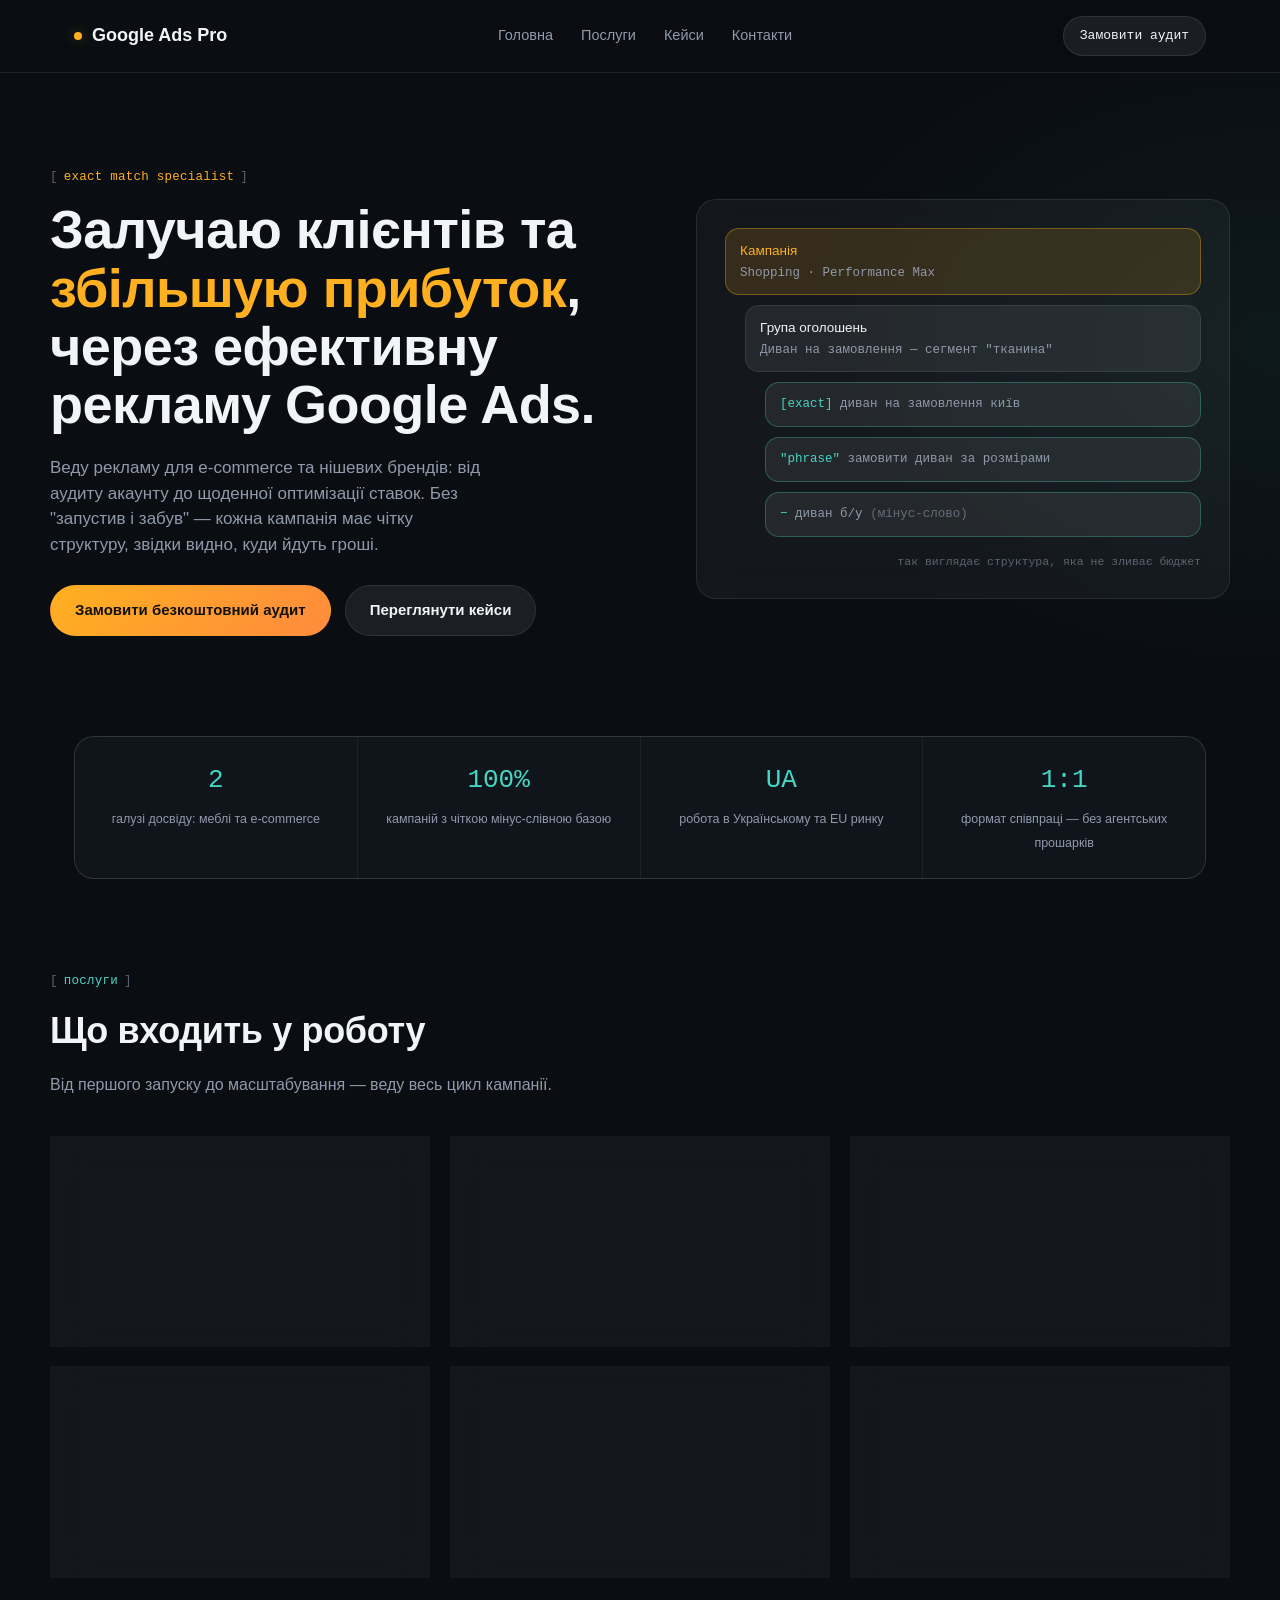
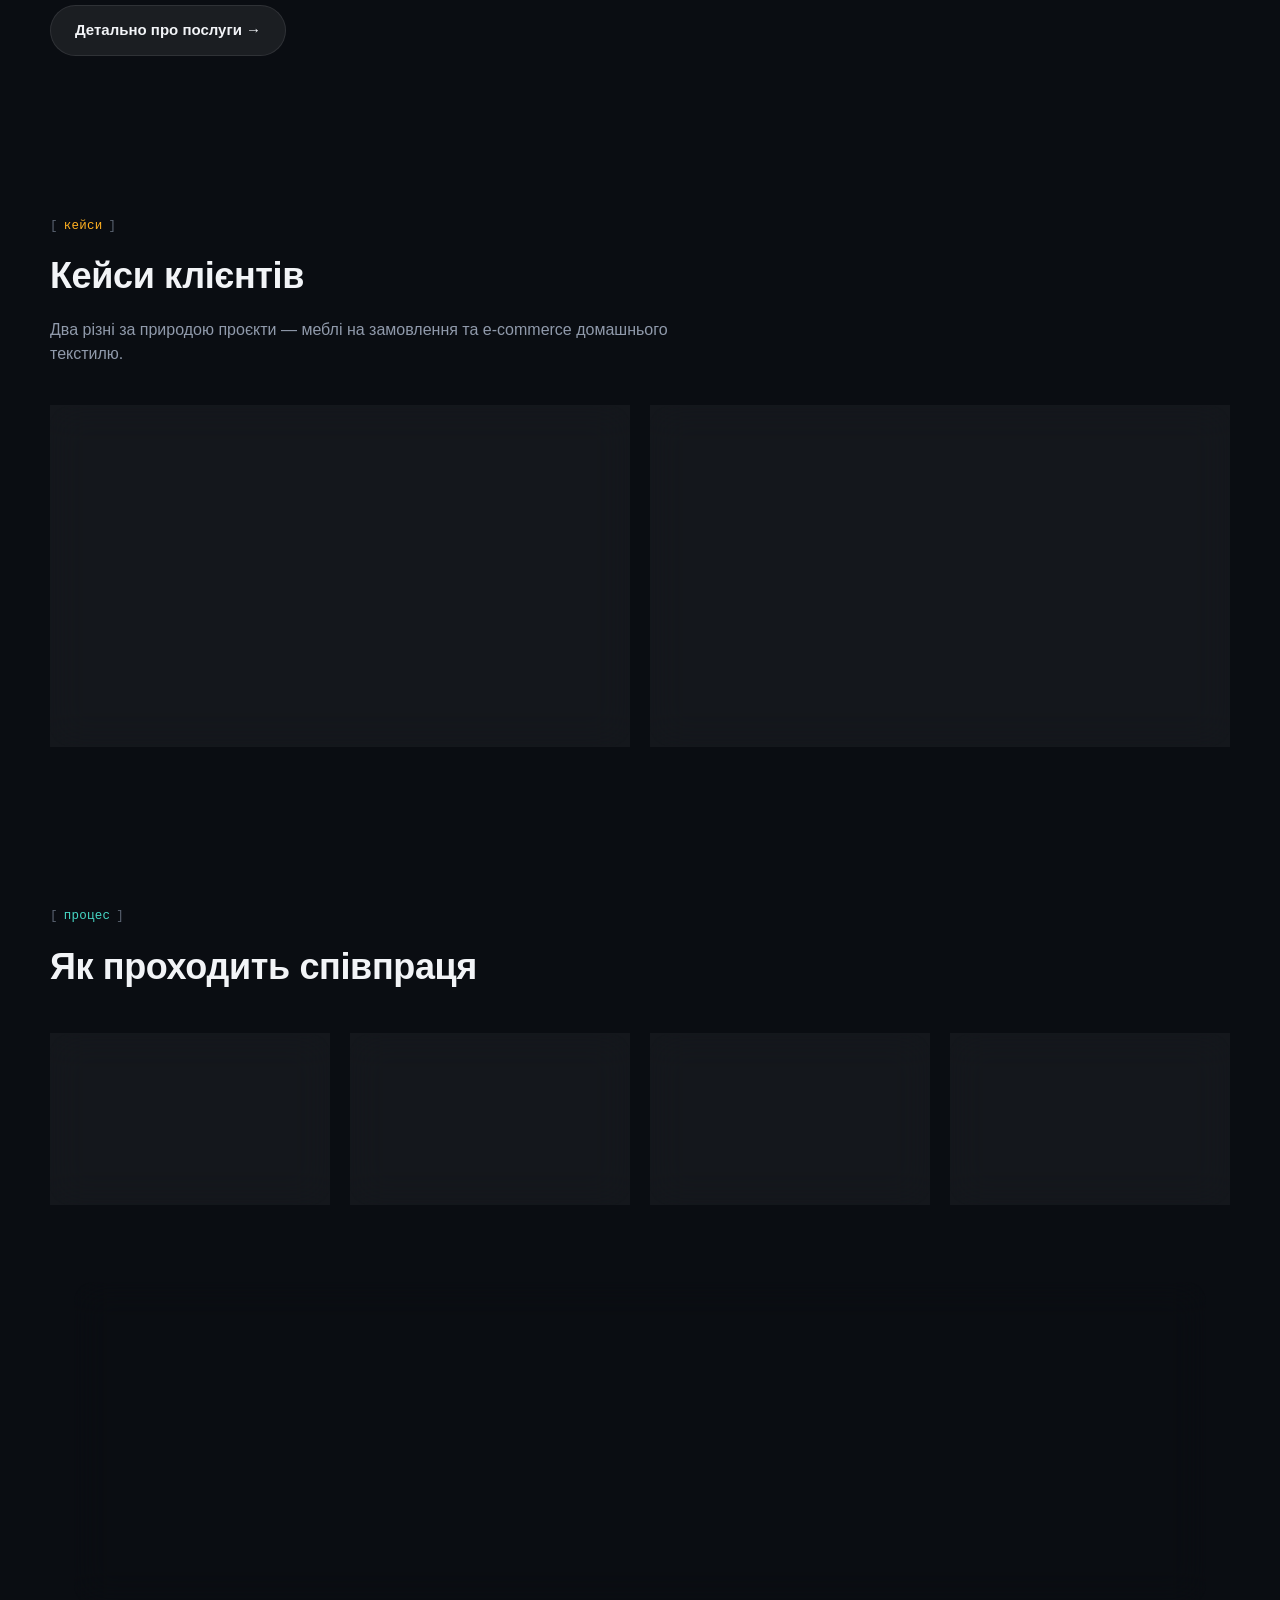
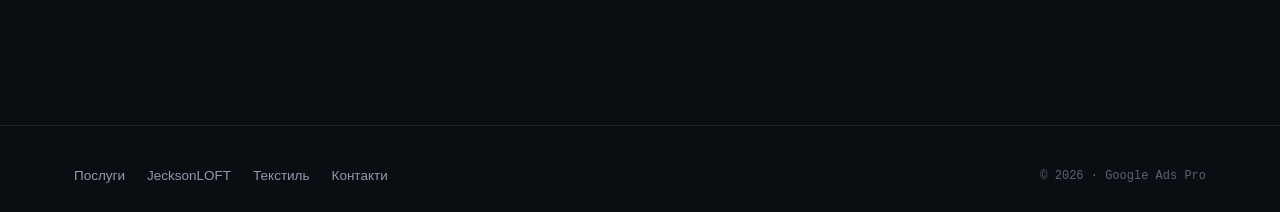
==== commit 5a030fdb: "Update index.html" ====
--- a/index.html
+++ b/index.html
@@ -33,7 +33,7 @@
   <section class="container hero">
     <div>
       <div class="eyebrow"><span class="bracket">[</span>exact match specialist<span class="bracket">]</span></div>
-      <h1>Google Ads, який структуровано <span class="accent">так само точно</span>, як рахуєте ROI</h1>
+      <h1>Залучаю клієнтів та <span class="accent">збільшую прибуток</span>, через ефективну рекламу Google Ads.</h1>
       <p class="lead">Веду рекламу для e-commerce та нішевих брендів: від аудиту акаунту до щоденної оптимізації ставок. Без "запустив і забув" — кожна кампанія має чітку структуру, звідки видно, куди йдуть гроші.</p>
       <div class="hero-actions">
         <a href="contact.html" class="btn btn-primary">Замовити безкоштовний аудит</a>
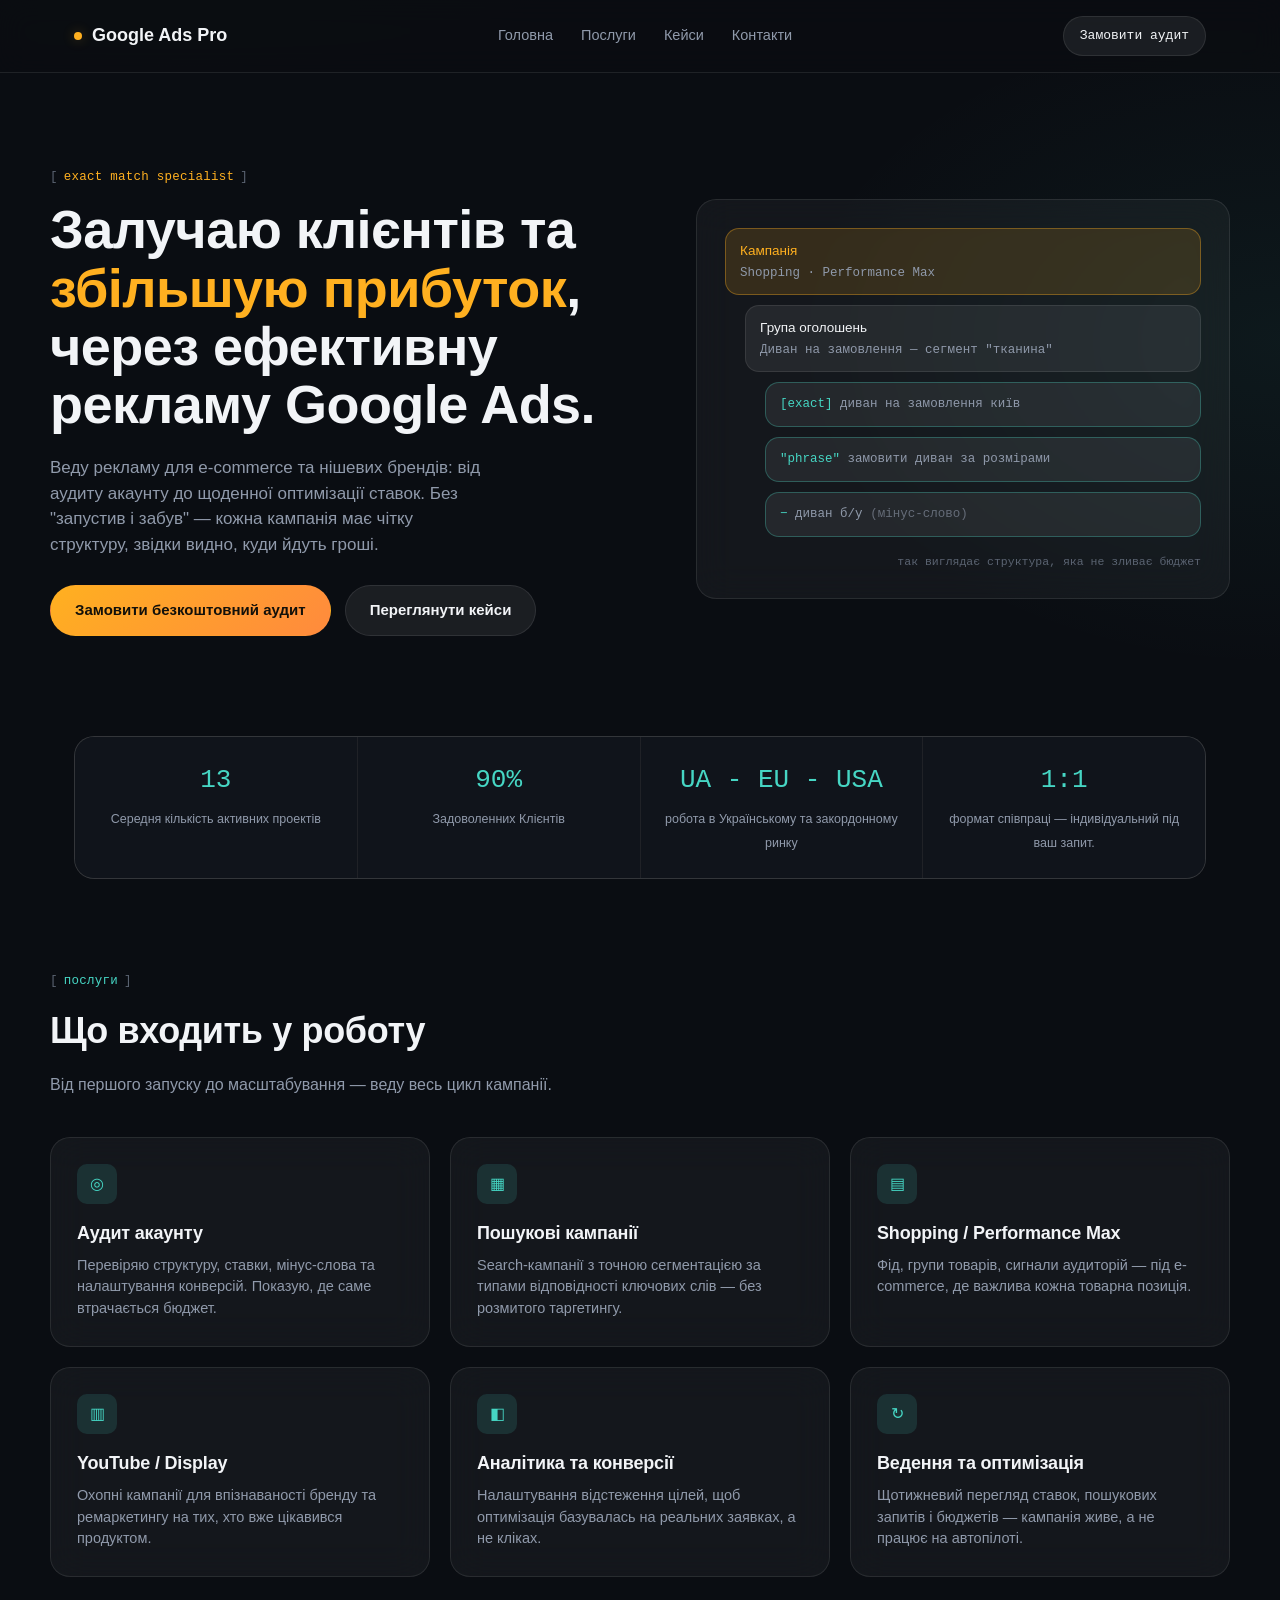
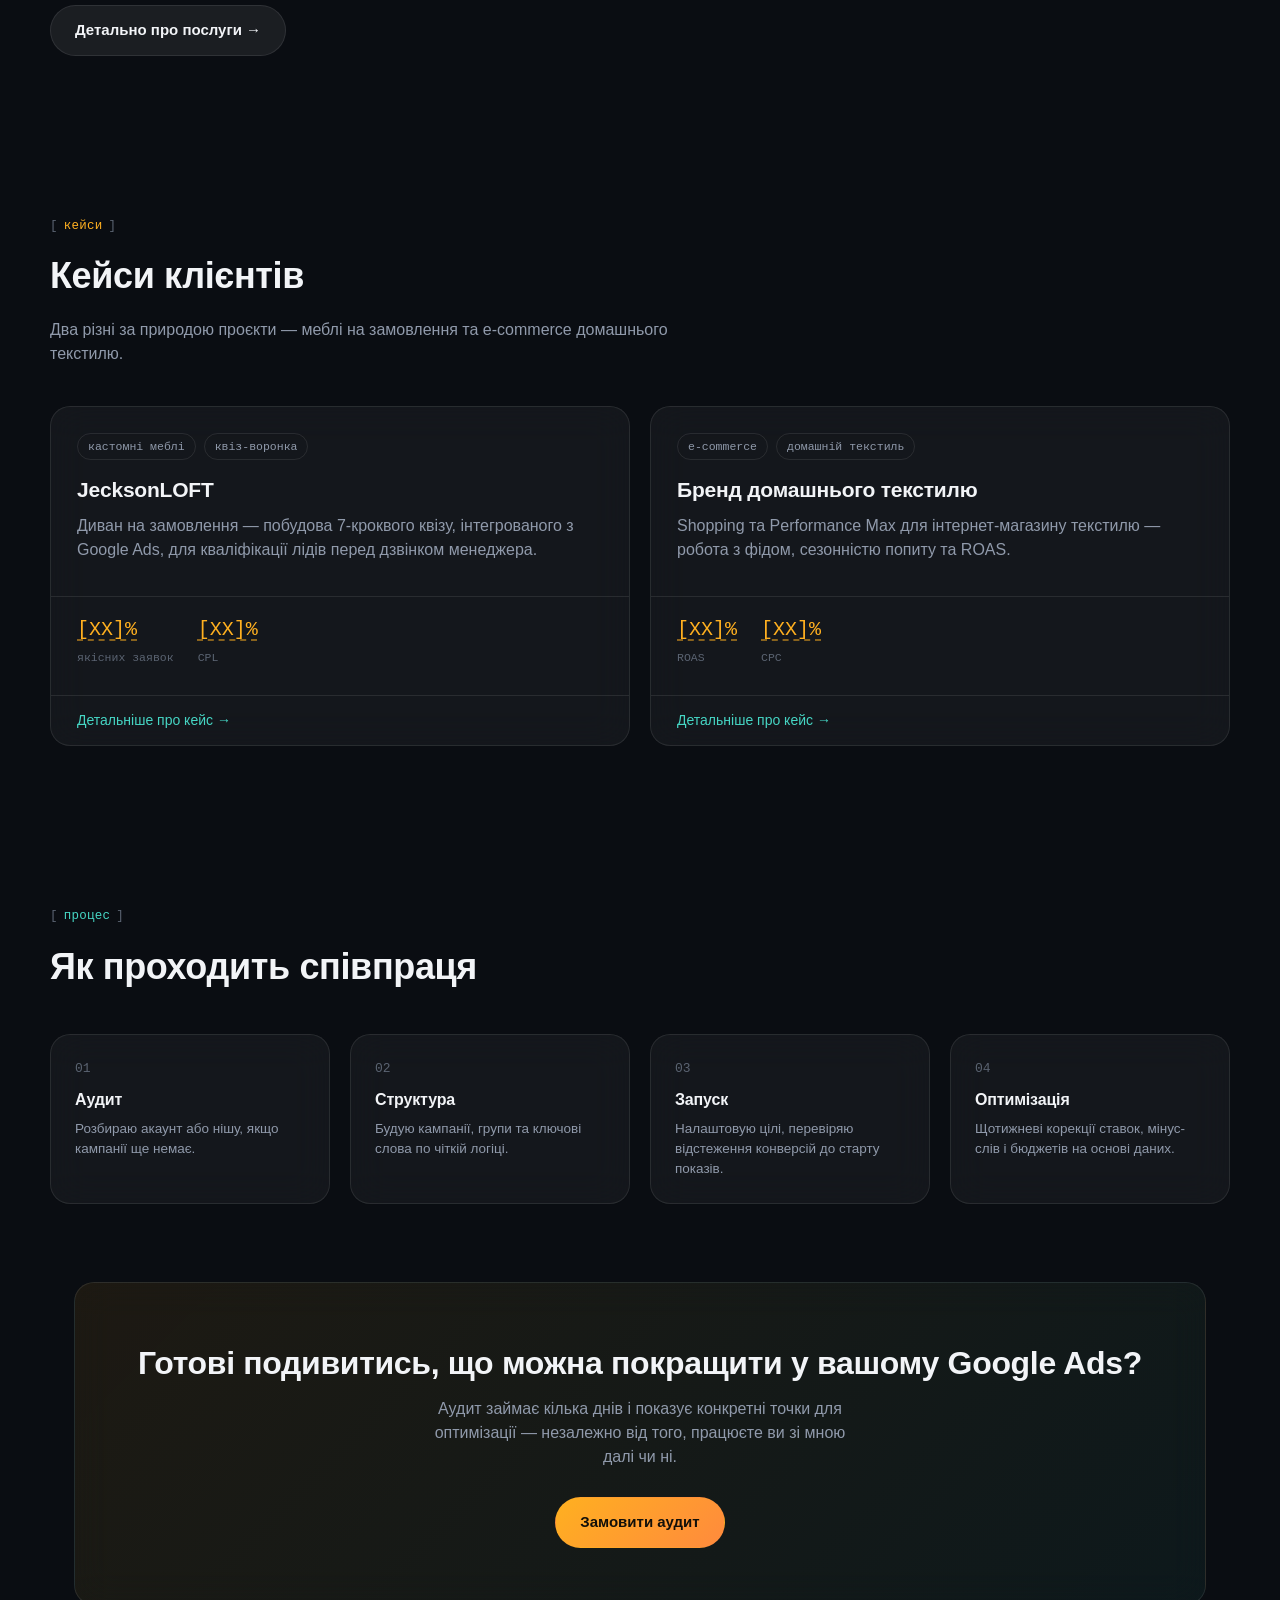
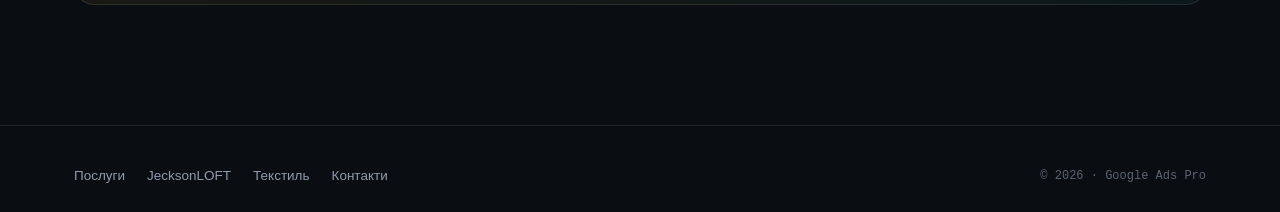
==== commit 873ee533: "Update index.html" ====
--- a/index.html
+++ b/index.html
@@ -64,20 +64,20 @@
   <section class="container">
     <div class="metrics glass">
       <div class="metric">
-        <span class="num">2</span>
-        <span class="label">галузі досвіду: меблі та e-commerce</span>
-      </div>
-      <div class="metric">
-        <span class="num">100%</span>
-        <span class="label">кампаній з чіткою мінус-слівною базою</span>
-      </div>
-      <div class="metric">
-        <span class="num">UA</span>
-        <span class="label">робота в Українському та EU ринку</span>
+        <span class="num">13</span>
+        <span class="label">Середня кількість активних проектів</span>
+      </div>
+      <div class="metric">
+        <span class="num">90%</span>
+        <span class="label">Задоволенних Клієнтів</span>
+      </div>
+      <div class="metric">
+        <span class="num">UA - EU - USA</span>
+        <span class="label">робота в Українському та закордонному ринку</span>
       </div>
       <div class="metric">
         <span class="num">1:1</span>
-        <span class="label">формат співпраці — без агентських прошарків</span>
+        <span class="label">формат співпраці — індивідуальний під ваш запит.</span>
       </div>
     </div>
   </section>
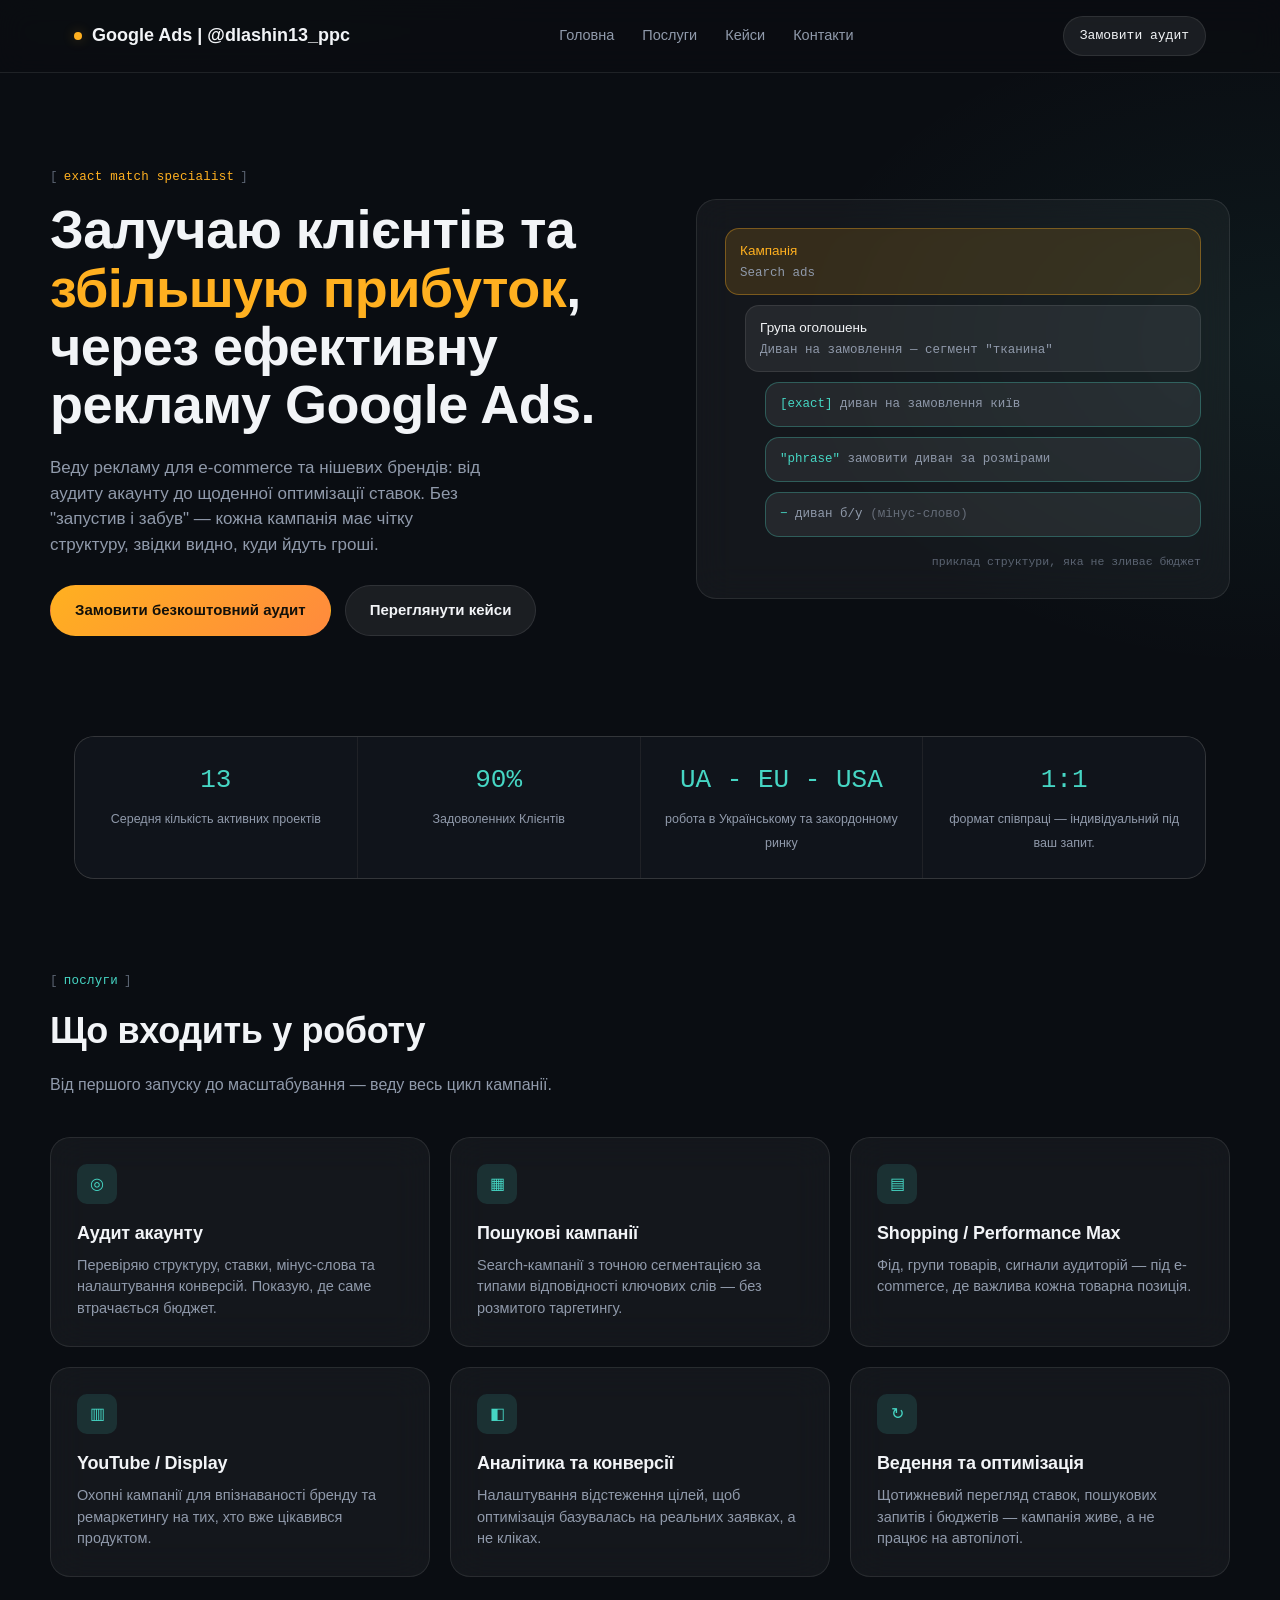
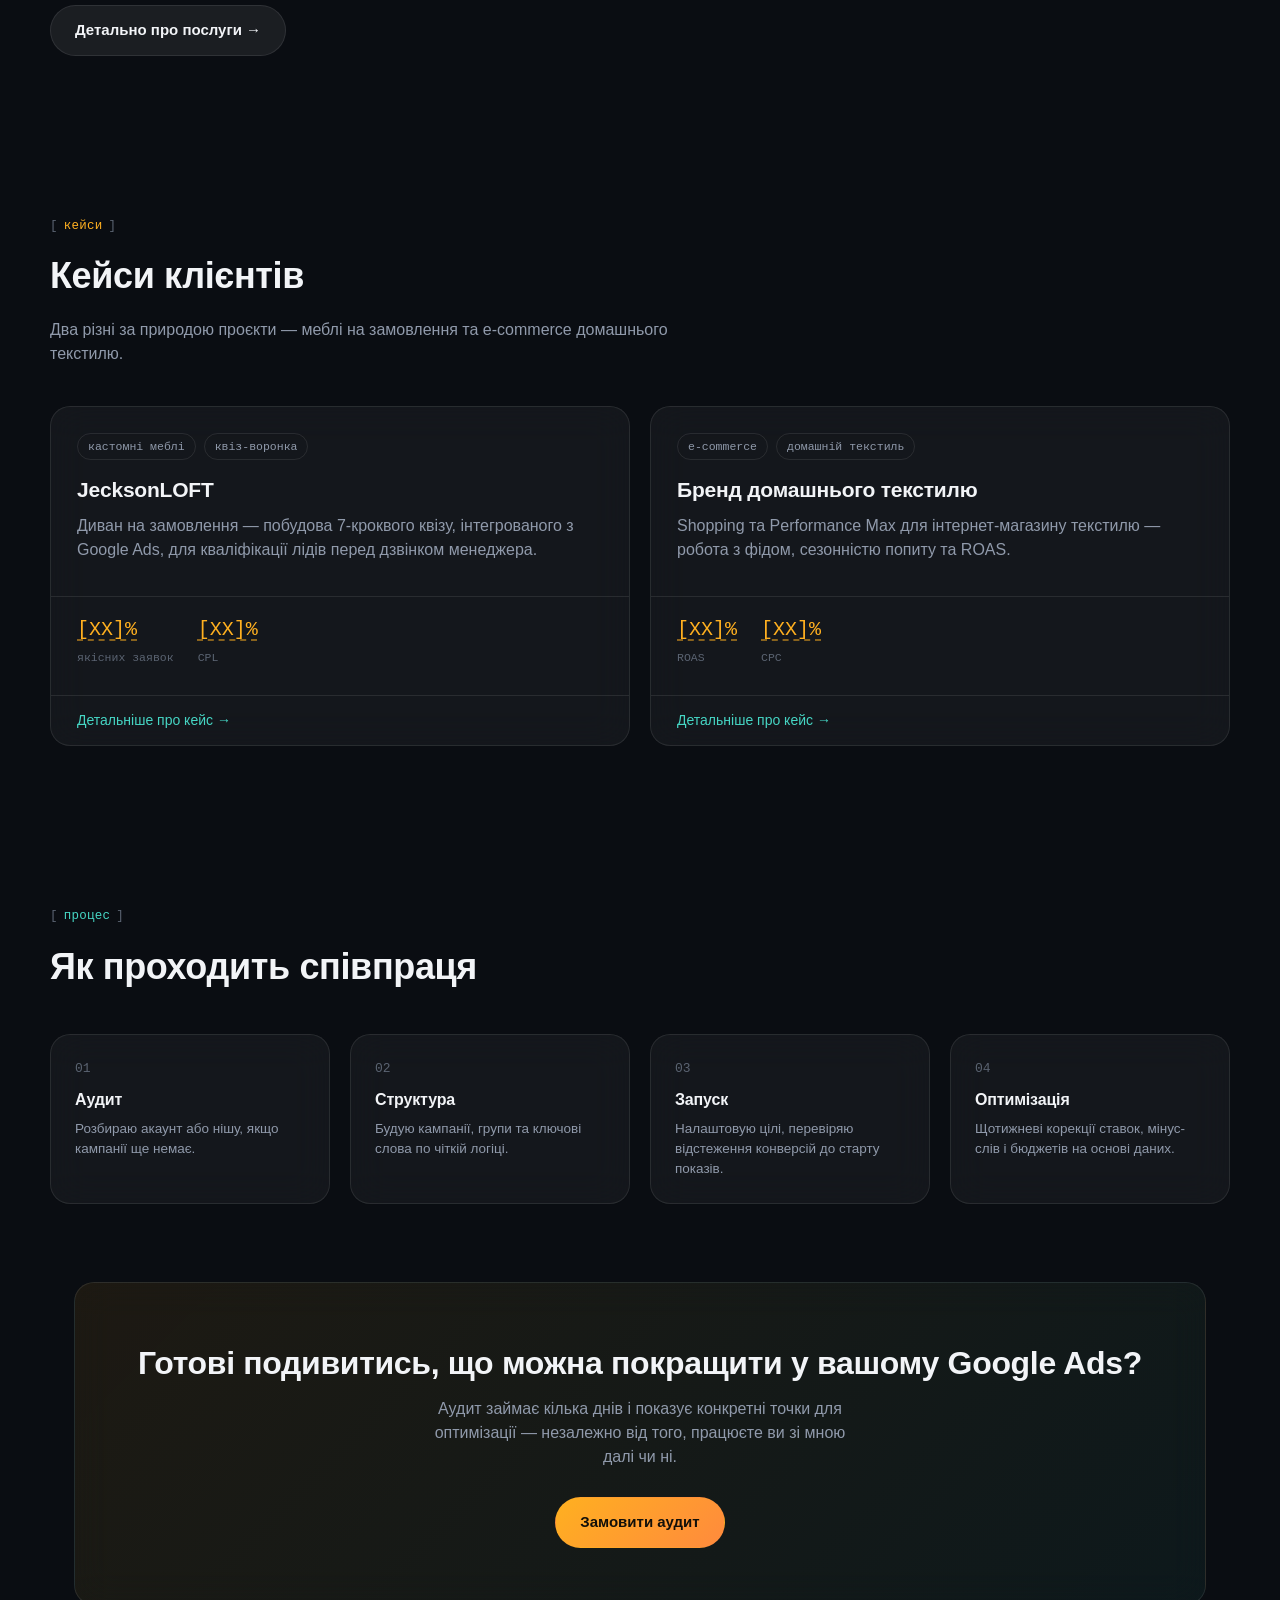
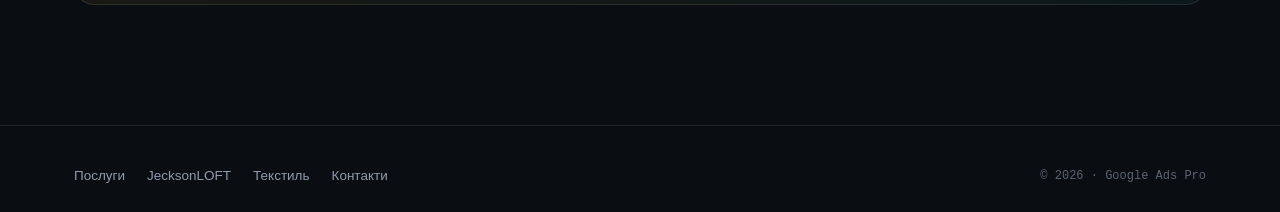
==== commit 0f3a8a64: "Update index.html" ====
--- a/index.html
+++ b/index.html
@@ -11,7 +11,7 @@
 
 <header class="site-header">
   <nav class="nav">
-    <a href="index.html" class="logo"><span class="dot"></span>Google Ads Pro</a>
+    <a href="index.html" class="logo"><span class="dot"></span>Google Ads | @dlashin13_ppc</a>
     <div class="nav-links">
       <a href="index.html">Головна</a>
       <a href="services.html">Послуги</a>
@@ -43,7 +43,7 @@
 
     <div class="glass tree">
       <div class="tree-row">
-        <div class="tree-node campaign"><b>Кампанія</b>Shopping · Performance Max</div>
+        <div class="tree-node campaign"><b>Кампанія</b>Search ads</div>
       </div>
       <div class="tree-row">
         <div class="tree-node group"><b>Група оголошень</b>Диван на замовлення — сегмент "тканина"</div>
@@ -57,7 +57,7 @@
       <div class="tree-row">
         <div class="tree-node leaf"><span class="tag">−</span> диван б/у <span style="opacity:.6">(мінус-слово)</span></div>
       </div>
-      <div class="tree-caption">так виглядає структура, яка не зливає бюджет</div>
+      <div class="tree-caption">приклад структури, яка не зливає бюджет</div>
     </div>
   </section>
 
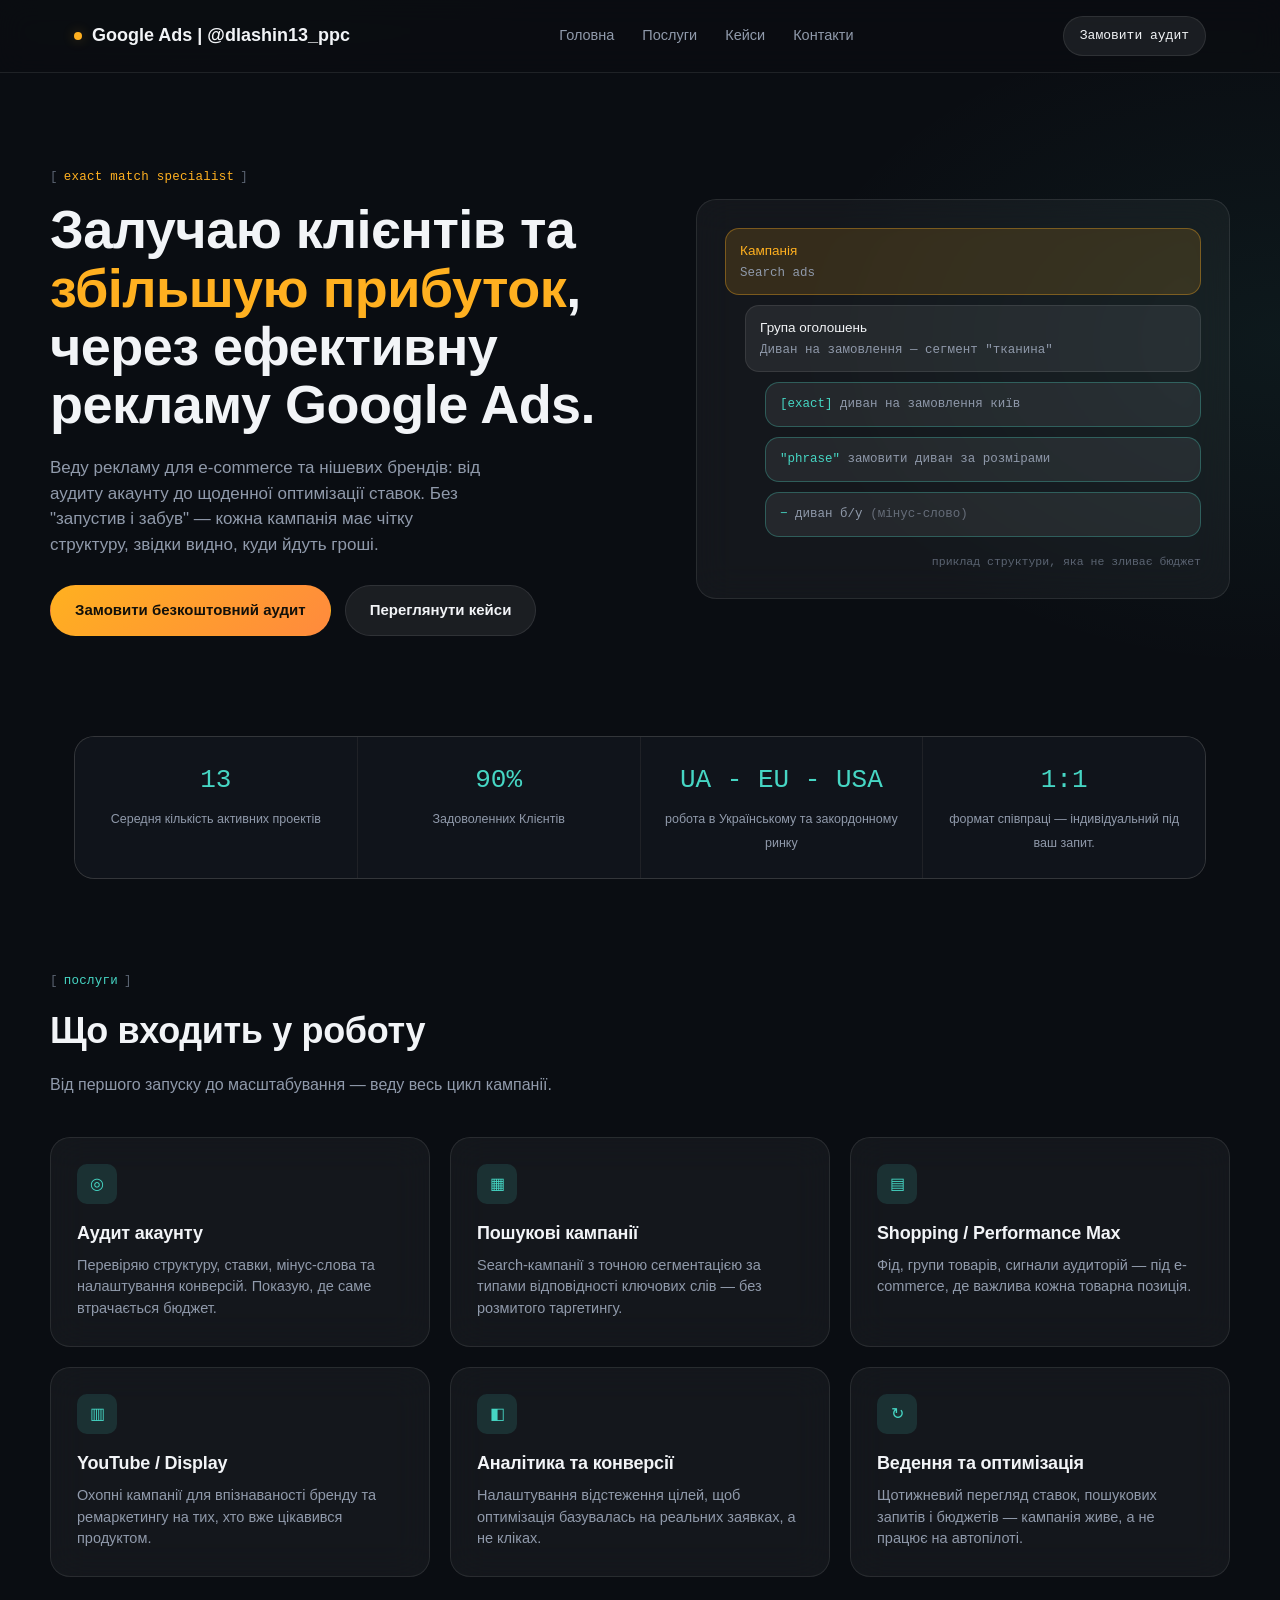
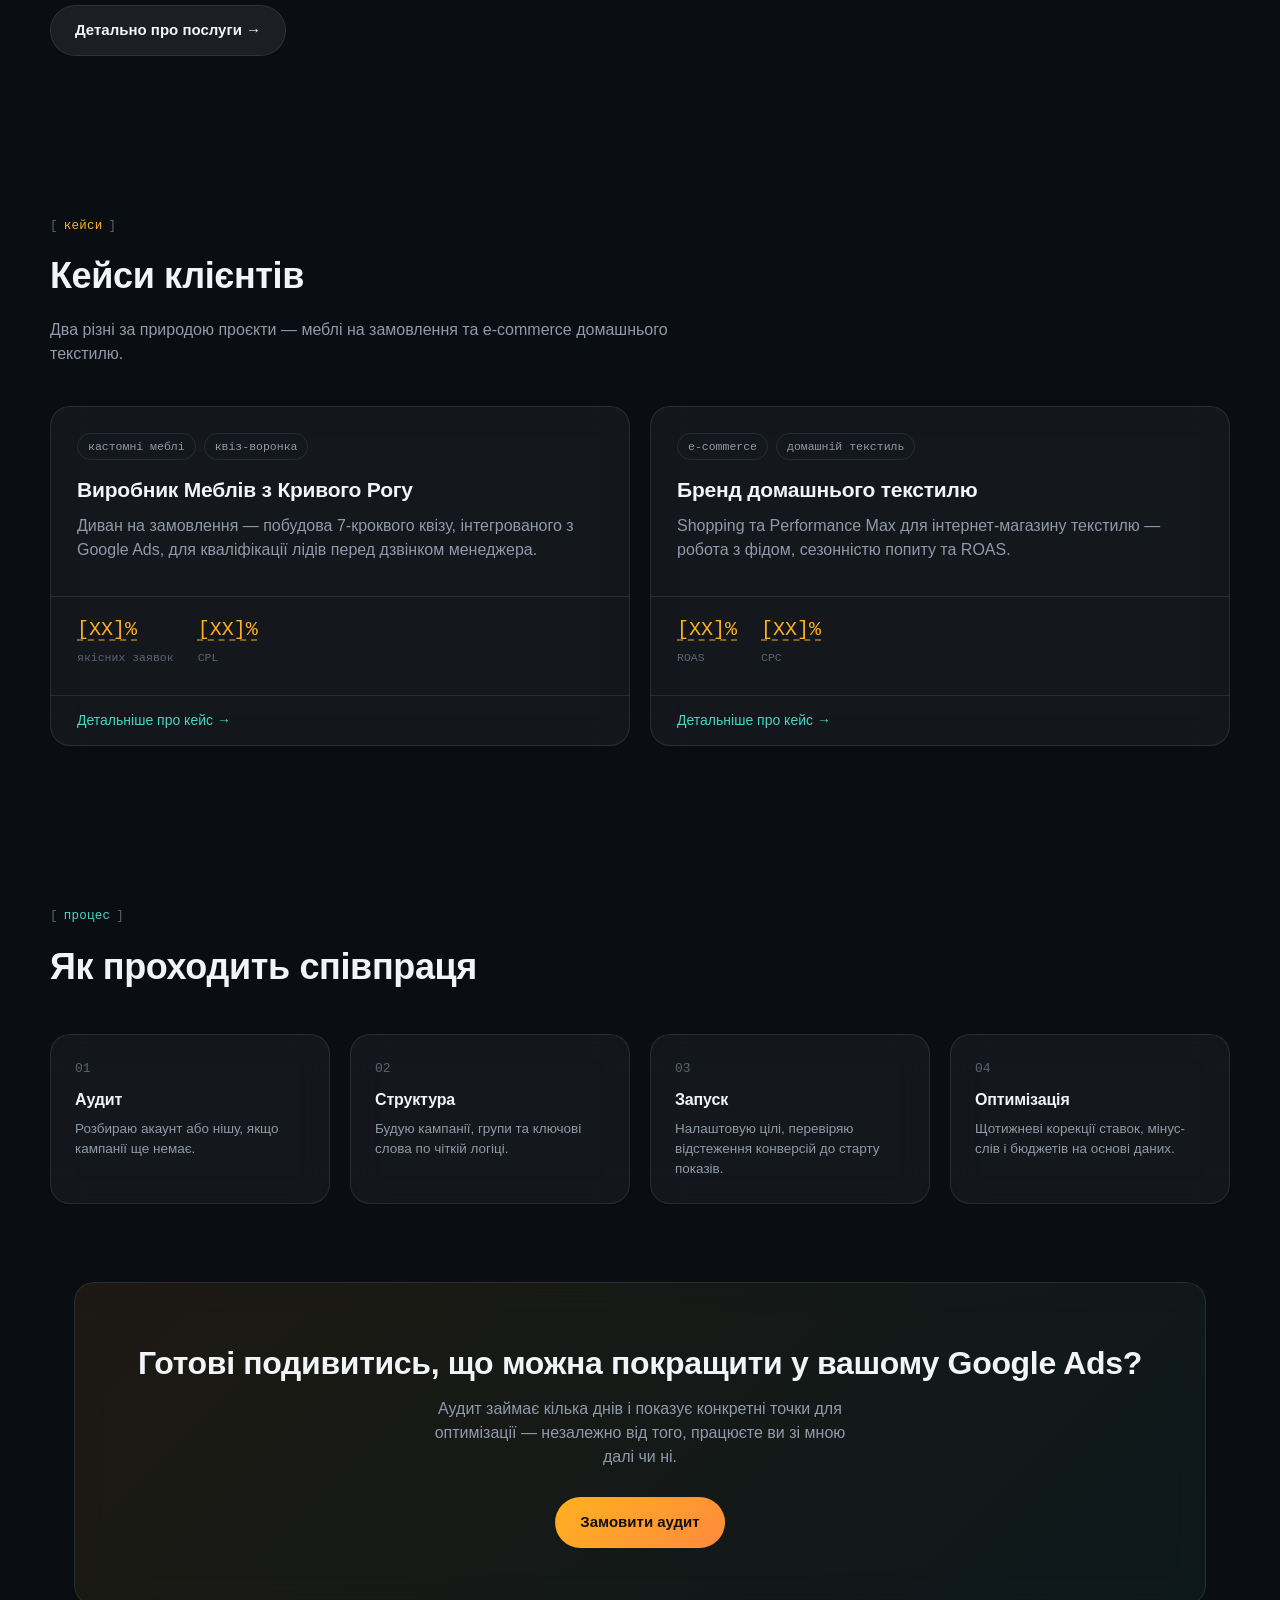
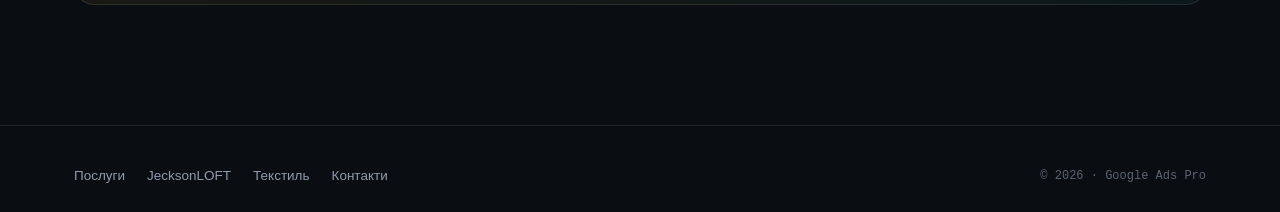
==== commit 6ffebbc1: "Update index.html" ====
--- a/index.html
+++ b/index.html
@@ -138,7 +138,7 @@
             <span class="tag-pill">кастомні меблі</span>
             <span class="tag-pill">квіз-воронка</span>
           </div>
-          <h3>JecksonLOFT</h3>
+          <h3>Виробник Меблів з Кривого Рогу</h3>
           <p>Диван на замовлення — побудова 7-кроквого квізу, інтегрованого з Google Ads, для кваліфікації лідів перед дзвінком менеджера.</p>
         </div>
         <div class="case-stats">
